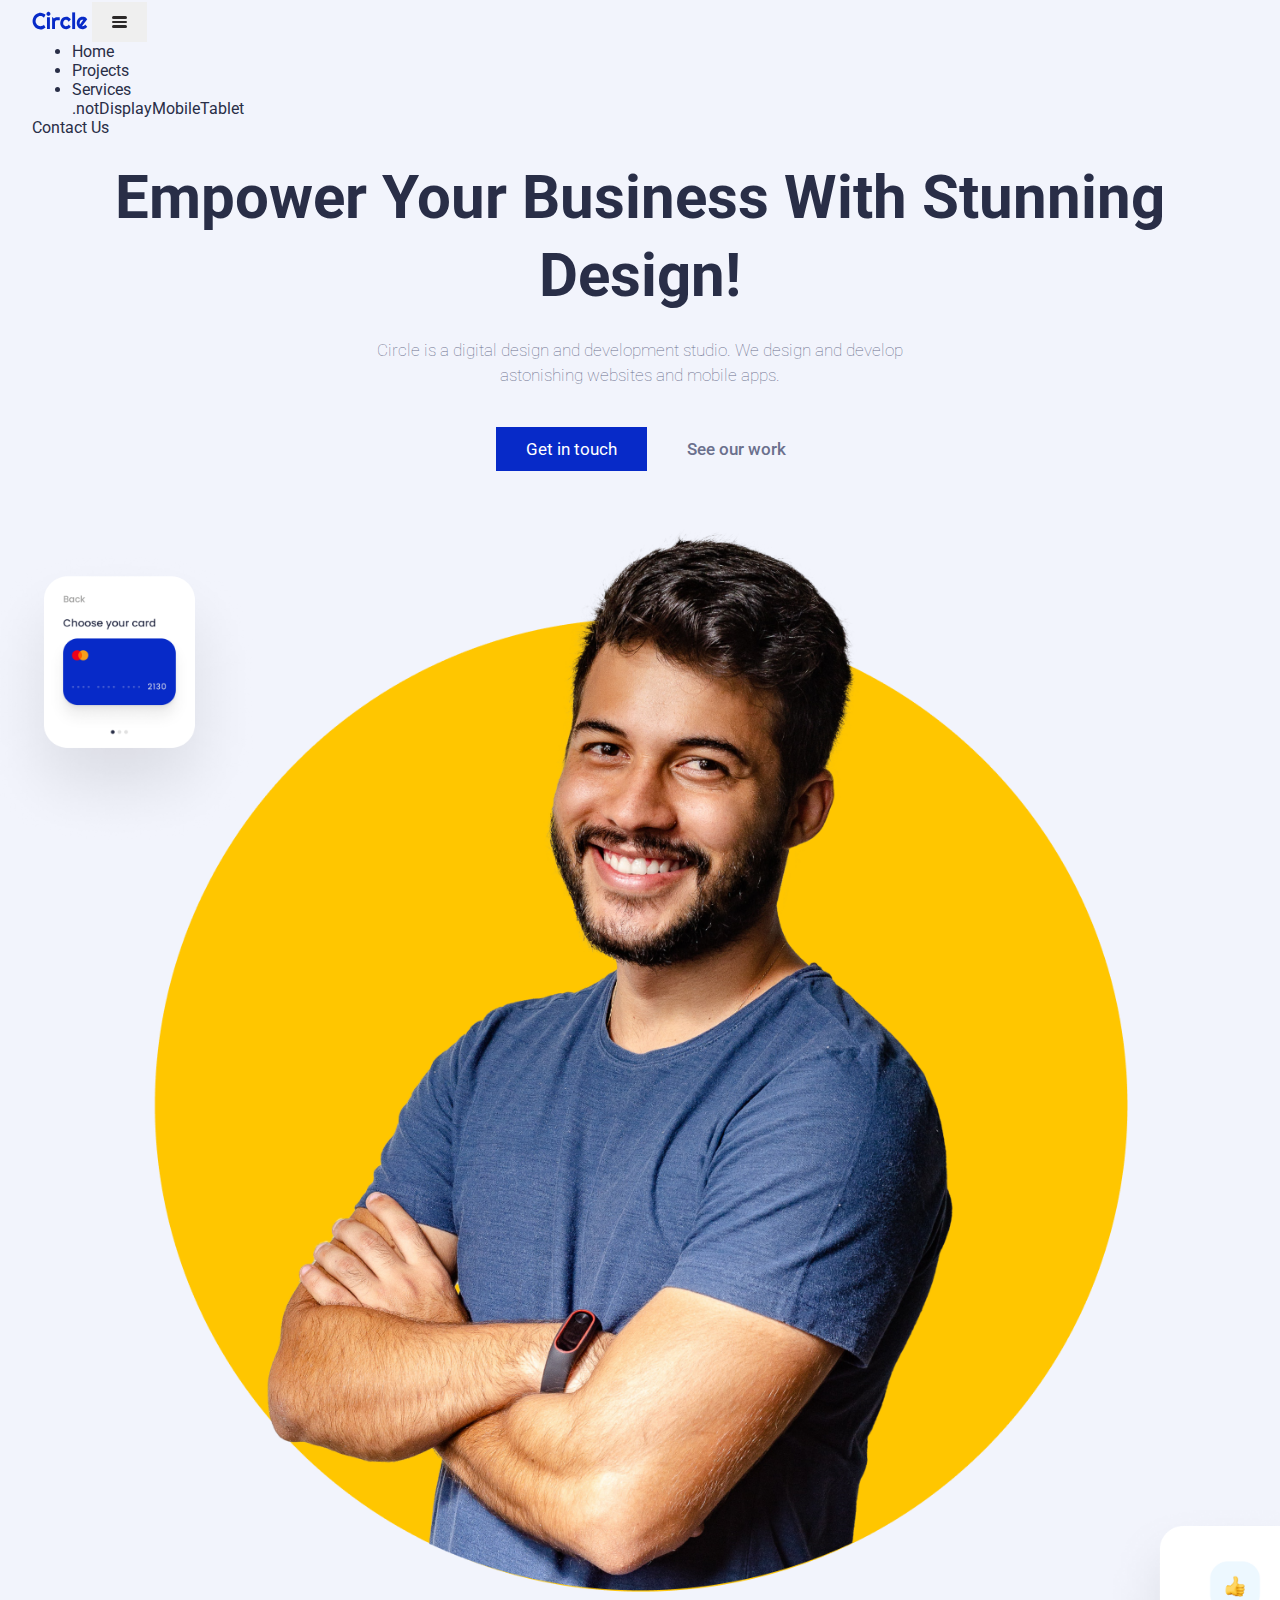
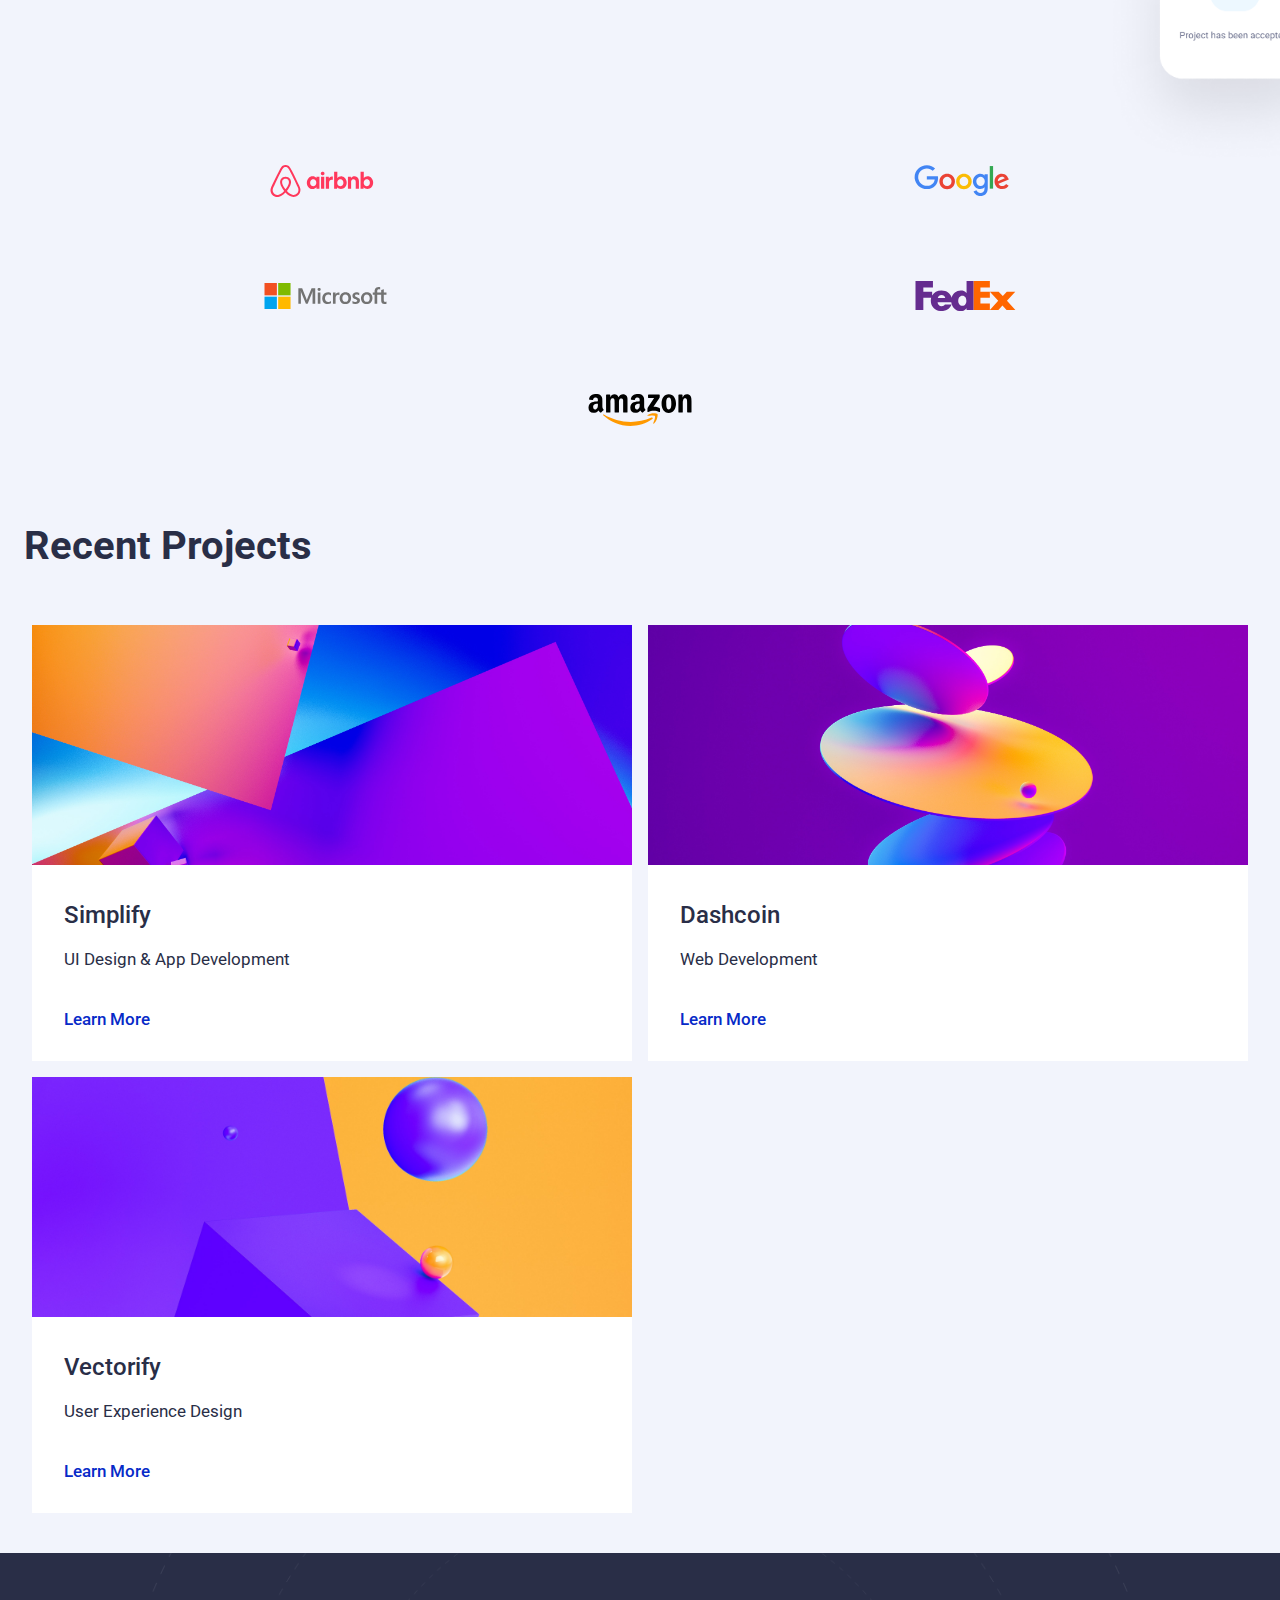
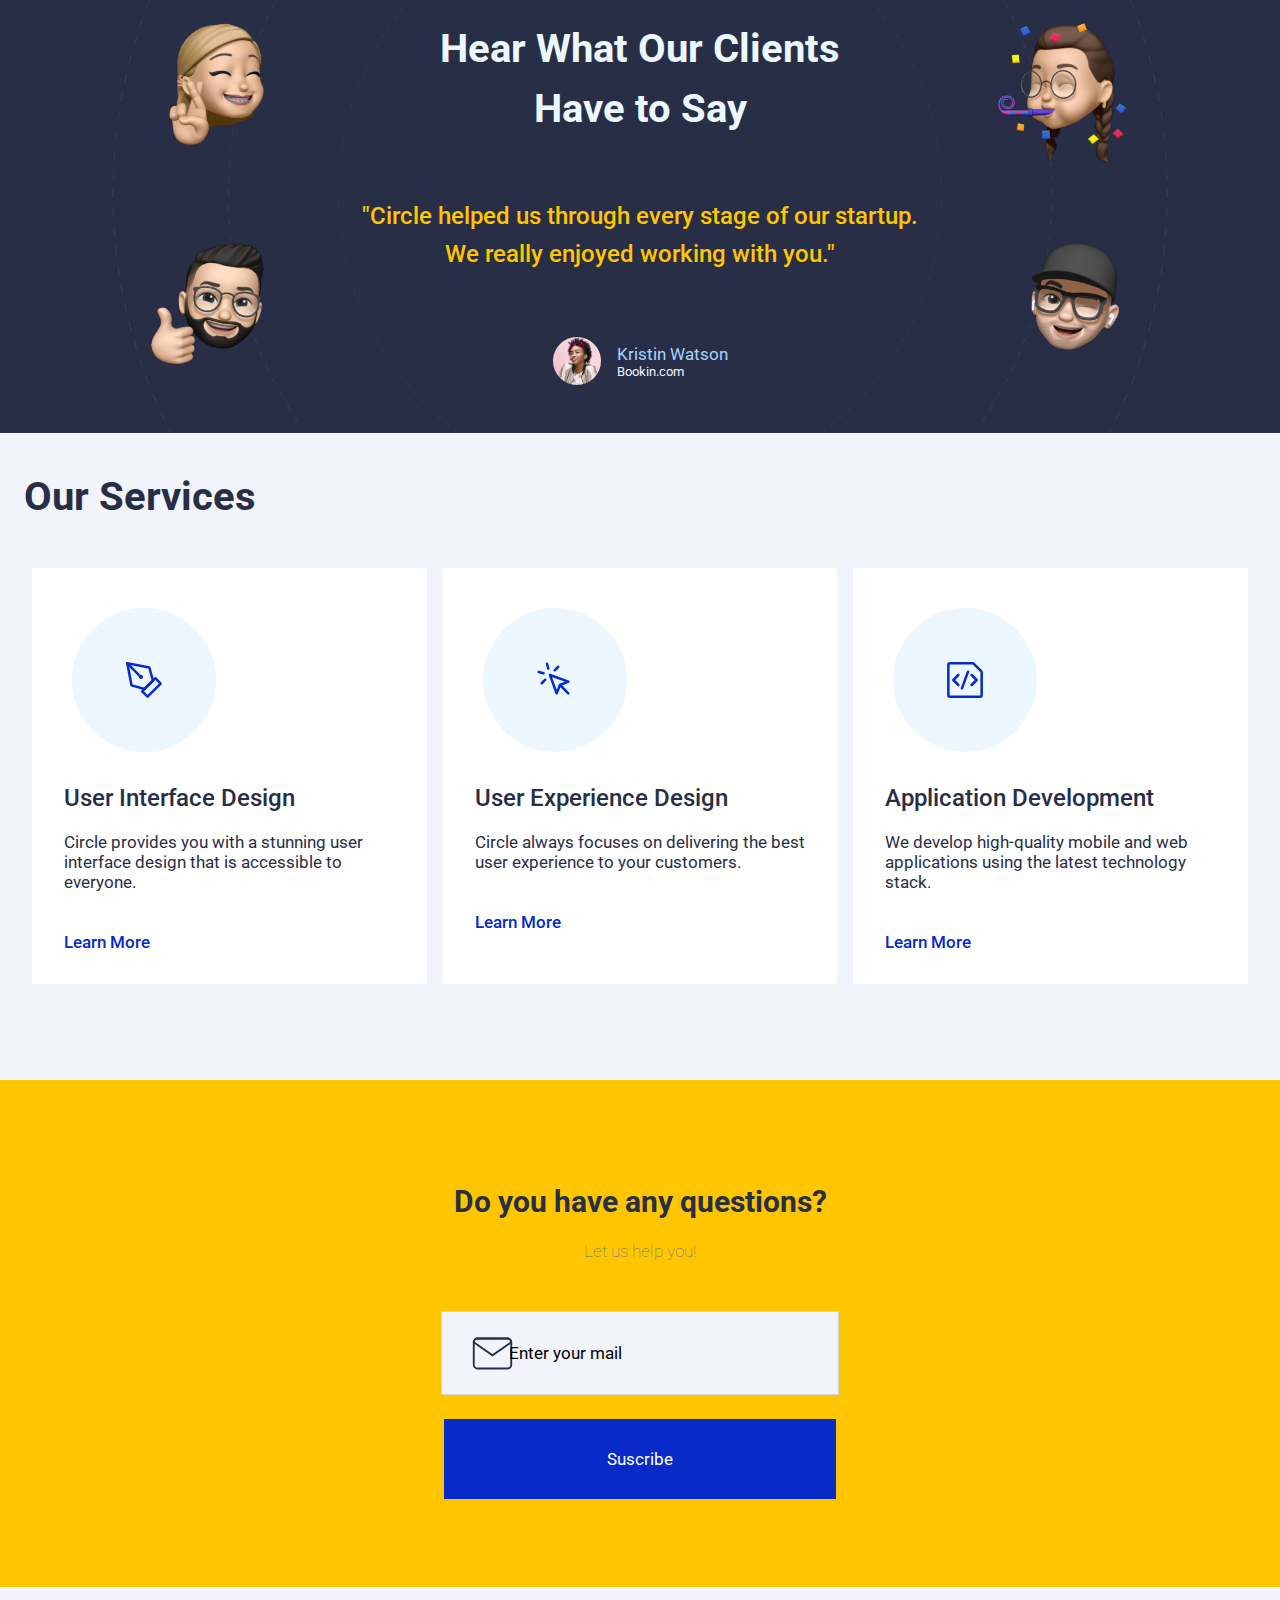
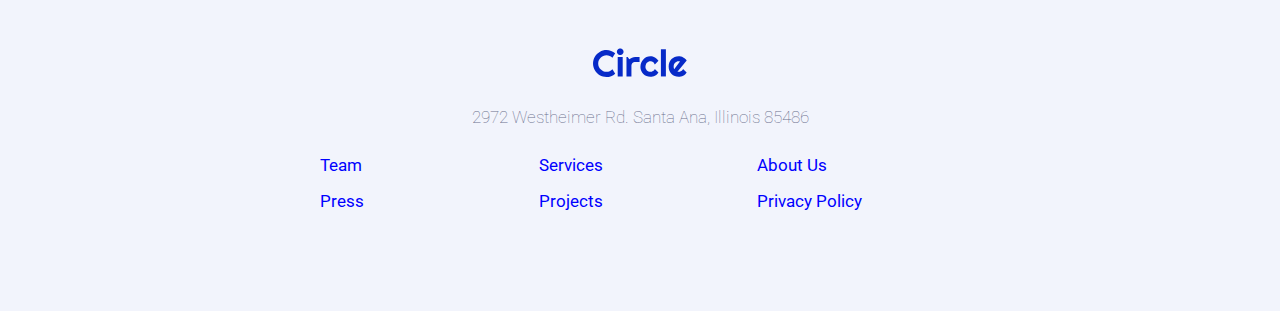
==== index.html @ 13698c65 "CSS tablet services" ====
<!DOCTYPE html>
<html lang="es">
  <head>
    <meta charset="UTF-8" />
    <meta http-equiv="X-UA-Compatible" content="IE=edge" />
    <meta name="viewport" content="width=device-width, initial-scale=1.0" />
    <title>Circle - HomePage</title>
    <!-- CSS Bootstrap and Customize CSS native-->
    <link
      href="https://cdn.jsdelivr.net/npm/bootstrap@5.2.3/dist/css/bootstrap.min.css"
      rel="stylesheet"
      integrity="sha384-rbsA2VBKQhggwzxH7pPCaAqO46MgnOM80zW1RWuH61DGLwZJEdK2Kadq2F9CUG65"
      crossorigin="anonymous"
    />
    <!-- CSS media query on a link element -->
    <!-- mobile or común-->
    <link rel="stylesheet" href="../Style/styleMobileOrComun.css" />
    <!-- tablet, pc... -->
    <link
      rel="stylesheet"
      media="(min-width: 768px)"
      href="../Style/styleTablet.css"
    />
    <link
      rel="stylesheet"
      media="(min-width: 991px)"
      href="../Style/stylePC.css"
    />

    <!-- Google Fonts - Roboto -->
    <link rel="preconnect" href="https://fonts.googleapis.com" />
    <link rel="preconnect" href="https://fonts.gstatic.com" crossorigin />
    <link
      href="https://fonts.googleapis.com/css2?family=Roboto:wght@400;500;700;900&display=swap"
      rel="stylesheet"
    />
  </head>
  <body>
    <!-- Simulate a smartphone -->
    <!-- Navigation-->
    <nav class="navbar navbar-expand-lg">
      <div class="container-fluid">
        <img src="../Style/img/logos/circle.svg" alt="logo Circle" />
        <button
          class="navbar-toggler"
          type="button"
          data-bs-toggle="collapse"
          data-bs-target="#navbarResponsive"
          aria-controls="navbarResponsive"
          aria-expanded="false"
          aria-label="Toggle navigation"
        >
          <div class="toogler-icon"></div>
          <div class="toogler-icon"></div>
          <div class="toogler-icon"></div>
        </button>
        <div class="collapse navbar-collapse" id="navbarResponsive">
          <ul class="navbar-nav ms-auto py-4 py-lg-0">
            <li class="nav-item">
              <a class="nav-link" href="/Page/index.html">Home</a>
            </li>
            <li class="nav-item">
              <a class="nav-link" href="#">Projects</a>
            </li>
            <li class="nav-item">
              <a class="nav-link" href="#">Services</a>
            </li>
            .notDisplayMobileTablet
          </ul>
        </div>
        <a href="./Page/contact-us.html" class="notDisplayMobileTablet"
          >Contact Us</a
        >
      </div>
    </nav>

    <section class="hero">
      <article>
        <h1>Empower Your Business With Stunning Design!</h1>
        <h4>
          Circle is a digital design and development studio. We design and
          develop astonishing websites and mobile apps.
        </h4>
        <div class="buttons">
          <button>Get in touch</button><button>See our work</button>
        </div>
      </article>
      <article>
        <img
          src="./Style/img/hero-section/card-1.png"
          class="notDisplayMobile"
          alt=""
        />
        <img
          src="./Style/img/hero-section/hero-image.png"
          alt="cliente feliz"
        />
        <img
          src="./Style/img/hero-section/card-2.png"
          class="notDisplayMobile"
          alt=""
        />
      </article>
    </section>
    <section class="clientes">
      <article class="cliente">
        <img src="../Style/img/logos/airbnb-logo.svg" alt="logo Airbnb" />
        <img src="../Style/img/logos/google-logo.svg" alt="logo Google" />
      </article>
      <article class="cliente">
        <img
          src="../Style/img/logos/microsoft-logo.svg"
          alt="logo microsoft-logo"
        />
        <img src="../Style/img/logos/fedex-logo.svg" alt="logo Fedex" />
      </article>
      <article class="notDisplayMobileTablet">
        <img src="../Style/img/logos/amazon-logo.svg" alt="logo Amazon" />
      </article>
    </section>
    <!-- PENDIENTE JS PARA "EMPUJAR" LOS PROYECTOS A MOSTAR -->
    <section class="projects">
      <h2>Recent Projects</h2>
      <div>
        <article>
          <img src="./Style/img/projects-section/1.jpg" alt="" />
          <div>
            <h3>Simplify</h3>
            <h5>UI Design & App Development</h5>
            <a href="http://" target="_blank" rel="noopener noreferrer"
              >Learn More</a
            >
          </div>
        </article>
        <article>
          <img src="./Style/img/projects-section/2.jpg" alt="" />
          <div>
            <h3>Dashcoin</h3>
            <h5>Web Development</h5>
            <a href="http://" target="_blank" rel="noopener noreferrer"
              >Learn More</a
            >
          </div>
        </article>
        <article>
          <img src="./Style/img/projects-section/3.jpg" alt="" />
          <div>
            <h3>Vectorify</h3>
            <h5>User Experience Design</h5>
            <a href="http://" target="_blank" rel="noopener noreferrer"
              >Learn More</a
            >
          </div>
        </article>
      </div>
    </section>
    <section class="testimonial">
      <h2>Hear What Our Clients Have to Say</h2>
      <h3>
        "Circle helped us through every stage of our startup. We really enjoyed
        working with you."
      </h3>
      <article>
        <div class="perfil"></div>
        <div>
          <p class="perfilNombre">Kristin Watson</p>
          <p class="perfilEmpresa">Bookin.com</p>
        </div>
      </article>
      <img
        src="./Style/img/testimonial-section/memoji-1.png"
        alt=""
        class="notDisplayMobile"
      />
      <img
        src="./Style/img/testimonial-section/memoji-2.png"
        alt=""
        class="notDisplayMobile"
      />
      <img
        src="./Style/img/testimonial-section/memoji-3.png"
        alt=""
        class="notDisplayMobile"
      />
      <img
        src="./Style/img/testimonial-section/memoji-4.png"
        alt=""
        class="notDisplayMobile"
      />
    </section>

    <section class="projects services">
      <h2>Our Services</h2>
      <div>
        <article>
          <div>
            <div class="logo logo1"></div>
            <h3>User Interface Design</h3>
            <h5>
              Circle provides you with a stunning user interface design that is
              accessible to everyone.
            </h5>
            <a href="#">Learn More</a>
          </div>
        </article>
        <article>
          <div>
            <div class="logo logo2"></div>
            <h3>User Experience Design</h3>
            <h5>
              Circle always focuses on delivering the best user experience to
              your customers.
            </h5>
            <a href="#" rel="noopener noreferrer">Learn More</a>
          </div>
        </article>
        <article>
          <div>
            <div class="logo logo3"></div>
            <h3>Application Development</h3>
            <h5>
              We develop high-quality mobile and web applications using the
              latest technology stack.
            </h5>
            <a href="#" rel="noopener noreferrer">Learn More</a>
          </div>
        </article>
      </div>
    </section>

    <section class="contact-us">
      <h2>Do you have any questions?</h2>
      <h4>Let us help you!</h4>
      <form action="submit" method="post">
        <input type="email" placeholder="Enter your mail" />
        <button type="submit">Suscribe</button>
      </form>
    </section>
    <footer>
      <img src="../Style/img/logos/circle.svg" alt="logo Circle" />
      <h4>2972 Westheimer Rd. Santa Ana, Illinois 85486</h4>
      <nav class="footer-links">
        <a href="#" class="footer-link">Team</a>
        <a href="#" class="footer-link">Services</a>
        <a href="#" class="footer-link">About Us</a>
        <a href="#" class="footer-link">Press</a>
        <a href="#" class="footer-link">Projects</a>
        <a href="#" class="footer-link">Privacy Policy</a>
      </nav>
    </footer>

    <script src="../JS/index.js"></script>
    <!-- JavaScript Bundle with Popper -->
    <script
      src="https://cdn.jsdelivr.net/npm/bootstrap@5.2.3/dist/js/bootstrap.bundle.min.js"
      integrity="sha384-kenU1KFdBIe4zVF0s0G1M5b4hcpxyD9F7jL+jjXkk+Q2h455rYXK/7HAuoJl+0I4"
      crossorigin="anonymous"
    ></script>
  </body>
</html>
---- Style/styleMobileOrComun.css ----
/* Customize CSS native */

* {
  font-family: Roboto, sans-serif;
  margin: 0;
  color: #292e47;
}
body {
  background-color: #f2f4fc;
}

.notDisplayMobile,
.notDisplayMobileTablet {
  display: none;
  /* padding: 15px 30px;
  background-color: #072ac8;
  font-size: 17px; */
}

a {
  text-decoration: none;
}

/* ********************** Start nav ********************** */
nav .container-fluid {
  padding: 2px 32px;
}
nav .container-fluid > img {
  width: 3.5rem;
}
nav . .navbar-toggler-icon {
  background-image: none;
}

nav .toogler-icon {
  width: 15px;
  height: 2.5px;
  background-color: #2b2929;
  margin: 2px;
  border-radius: 5px;
}

nav .navbar-toggler {
  padding: 12px 18px;
  font-size: 0.75rem;
  border-style: none;
}
.navbar-brand > img {
  width: 60px;
  height: 18px;
}

/* section #1 */
.hero {
  margin: 0 30px;
  text-align: center;
}

h1 {
  font-weight: 700;
  font-size: 40px;
  line-height: 130%;
  padding: 20px 0;
}
h4 {
  color: #6b708d;
  font-size: 17px;
  line-height: 150%;
  padding-top: 3px;
  font-weight: 100;
  max-width: 600px;
  margin: 0 auto 2.4rem;
}

.hero button {
  padding: 12px 30px;
  font-size: 17px;
  border: 0;
}

.hero button:first-child {
  background-color: #072ac8;
  color: white;
}
.hero button:last-child {
  color: #6b708d;
  font-weight: 500;
  text-decoration: none;
  background: none;
  margin-left: 0.6rem;
}

.hero .buttons {
  margin-left: 2rem;
}

.hero img:nth-child(2) {
  max-width: 80%;
  vertical-align: middle;
  display: inline-block;
  margin-top: 40px;
}

.clientes {
  display: flex;
  flex-direction: column;
  height: 48vh;
  align-items: center;
  justify-content: space-evenly;
}

.clientes .cliente {
  width: 100vw;
  display: flex;
  justify-content: space-around;
}

/* Section2 */
.projects {
  margin: 0.5rem 0;
}
.projects h2 {
  text-align: center;
  font-weight: 700;
  font-size: 40px;
  margin-bottom: 1.5rem;
}
.projects article {
  background-color: white;
  margin: 0 30px 30px;
}
.projects img {
  width: 100%;
  height: 240px;
  object-fit: cover;
}
.projects div {
  padding: 2rem;
}
.projects h3 {
  font-size: 24px;
  font-weight: 500;
  margin-bottom: 20px;
}
.projects h5 {
  font-size: 17px;
  font-weight: 400;
  margin-bottom: 2.5rem;
}

.projects a {
  color: #072ac8;
  font-size: 17px;
  font-weight: 500;
}

/* Testimonial */
.testimonial {
  background-image: url("./img/testimonial-section/orbit.png");
  background-color: #292e47;
  background-size: cover;
  background-position: 50% 50%;
  background-repeat: no-repeat;
  text-align: center;
  display: flex;
  flex-direction: column;
  align-items: center;
  padding: 1rem;
}
.testimonial h2 {
  margin: 50px;
  color: #ecf7ff;
  font-size: 40px;
  max-width: 400px;
  line-height: 150%;
}
.testimonial h3 {
  max-width: 560px;
  color: #ffc600;
  font-size: 24px;
  line-height: 160%;
  font-weight: 500;
  margin: 0.5rem 0;
}
.testimonial article {
  display: flex;
  flex-direction: row;
  align-items: center;
  margin: 3.5rem 0 2rem;
}

.perfil {
  border-radius: 50%;
  width: 3rem;
  height: 3rem;
  background-image: url("./img/testimonial-section/profile.png");
  background-position: 50% 50%;
  background-size: cover;
  background-repeat: no-repeat;
}

div:has(> .perfilNombre) {
  display: flex;
  flex-direction: column;
  align-items: flex-start;
  margin-left: 1rem;
}

.perfilNombre,
.perfilEmpresa {
  margin: 0;
}

.perfilNombre {
  color: #a2d6f9;
  font-size: 17px;
}

.perfilEmpresa {
  color: #ecf7ff;
  font-size: 13px;
}
/* services */
.services h2 {
  margin: 2.5rem auto 1rem;
}
.services .logo {
  border-radius: 50%;
  width: 5rem;
  height: 5rem;
  background-color: #ecf7ff;
  background-position: 50% 50%;
  background-size: auto;
  background-repeat: no-repeat;
  margin: 0.5rem 0.5rem 2rem;
}
.logo1 {
  background-image: url("./img/services-section/icons/1.svg");
}
.logo2 {
  background-image: url("./img/services-section/icons/2.svg");
}
.logo3 {
  background-image: url("./img/services-section/icons/3.svg");
}

/* contact-us */
.contact-us {
  display: flex;
  flex-direction: column;
  align-items: center;
  background-color: #ffc600;
  margin-top: 4rem;
}

.contact-us h2 {
  margin: 6.2rem auto 0.8rem;
  font-size: 30px;
  font-weight: 700;
  line-height: 44px;
}

.contact-us form {
  display: flex;
  flex-direction: column;
  align-items: center;
  margin-bottom: 5.5rem;
  margin-top: 0.5rem;
}

.contact-us form * {
  height: 5rem;
  width: 24.5rem;
  border: none;
}

.contact-us form > input {
  background-image: url(./img/newsletter/icon/mail.svg);
  background-position: 8% 50%;
  background-color: #f2f4fc;
  background-repeat: no-repeat;
  background-size: 5vh;
  text-indent: 65px;
  margin-bottom: 1.5rem;
  border: solid 1px #cccc;
  font-size: 17px;
}
::placeholder {
  color: black;
}
.contact-us form > button {
  padding: 15px 30px;
  background-color: #072ac8;
  font-size: 17px;
  color: white;
}

/* Borrar solo para pruebas */
footer {
  display: flex;
  flex-direction: column;
  align-items: center;
  margin: 60px 30px 100px;
}

footer img {
  width: 6rem;
}

footer h4 {
  margin: 1.5rem 14rem;
  text-align: center;
}

footer nav {
  width: 50vw;
  display: grid;
  grid-auto-columns: 1fr;
  grid-column-gap: 16px;
  grid-row-gap: 16px;
  grid-template-columns: 1fr 1fr 1fr;
}

footer nav > a {
  color: blue;
  font-size: 17px;
}
---- Style/styleTablet.css ----
/* Customize CSS native */

.notDisplayMobile {
  display: inline-block;
}

/* ********************** Start hero  ********************** */
h1 {
  font-size: 60px;
}

.hero article:nth-child(2) {
  position: relative;
}

.hero article:nth-child(2) > img:nth-child(1) {
  position: absolute;
  max-width: 300px;
  left: -5%;
  top: 6%;
  right: auto;
  bottom: auto;
}

.hero article:nth-child(2) > img:nth-child(3) {
  position: absolute;
  max-width: 274px;
  left: auto;
  top: auto;
  right: -10%;
  bottom: -15%;
}

/* Clientes */
.clientes {
  margin-top: 5rem;
}

/* Projects */
.projects h2 {
  text-align: start;
  margin-left: 1.5rem;
}
.projects > div {
  display: grid;
  grid-auto-columns: 1fr;
  grid-column-gap: 16px;
  grid-row-gap: 16px;
  grid-template-columns: 1fr 1fr;
  margin: 0 auto;
}
.projects article {
  margin: 0;
}

/* testimonial */
.testimonial {
  position: relative;
}
.testimonial > img {
  position: absolute;
  width: 13%;
}
.testimonial > img:nth-child(4) {
  left: 10%;
  top: 10%;
}
.testimonial > img:nth-child(6) {
  left: 10%;
  bottom: 10%;
}
.testimonial > img:nth-child(5) {
  right: 10%;
  bottom: 10%;
}
.testimonial > img:nth-child(7) {
  right: 10%;
  top: 10%;
}

/* services */
.services div {
  grid-template-columns: 1fr 1fr 1fr;
}
---- Style/stylePC.css ----
.notDisplayMobileTablet {
  display: inline-block;
}
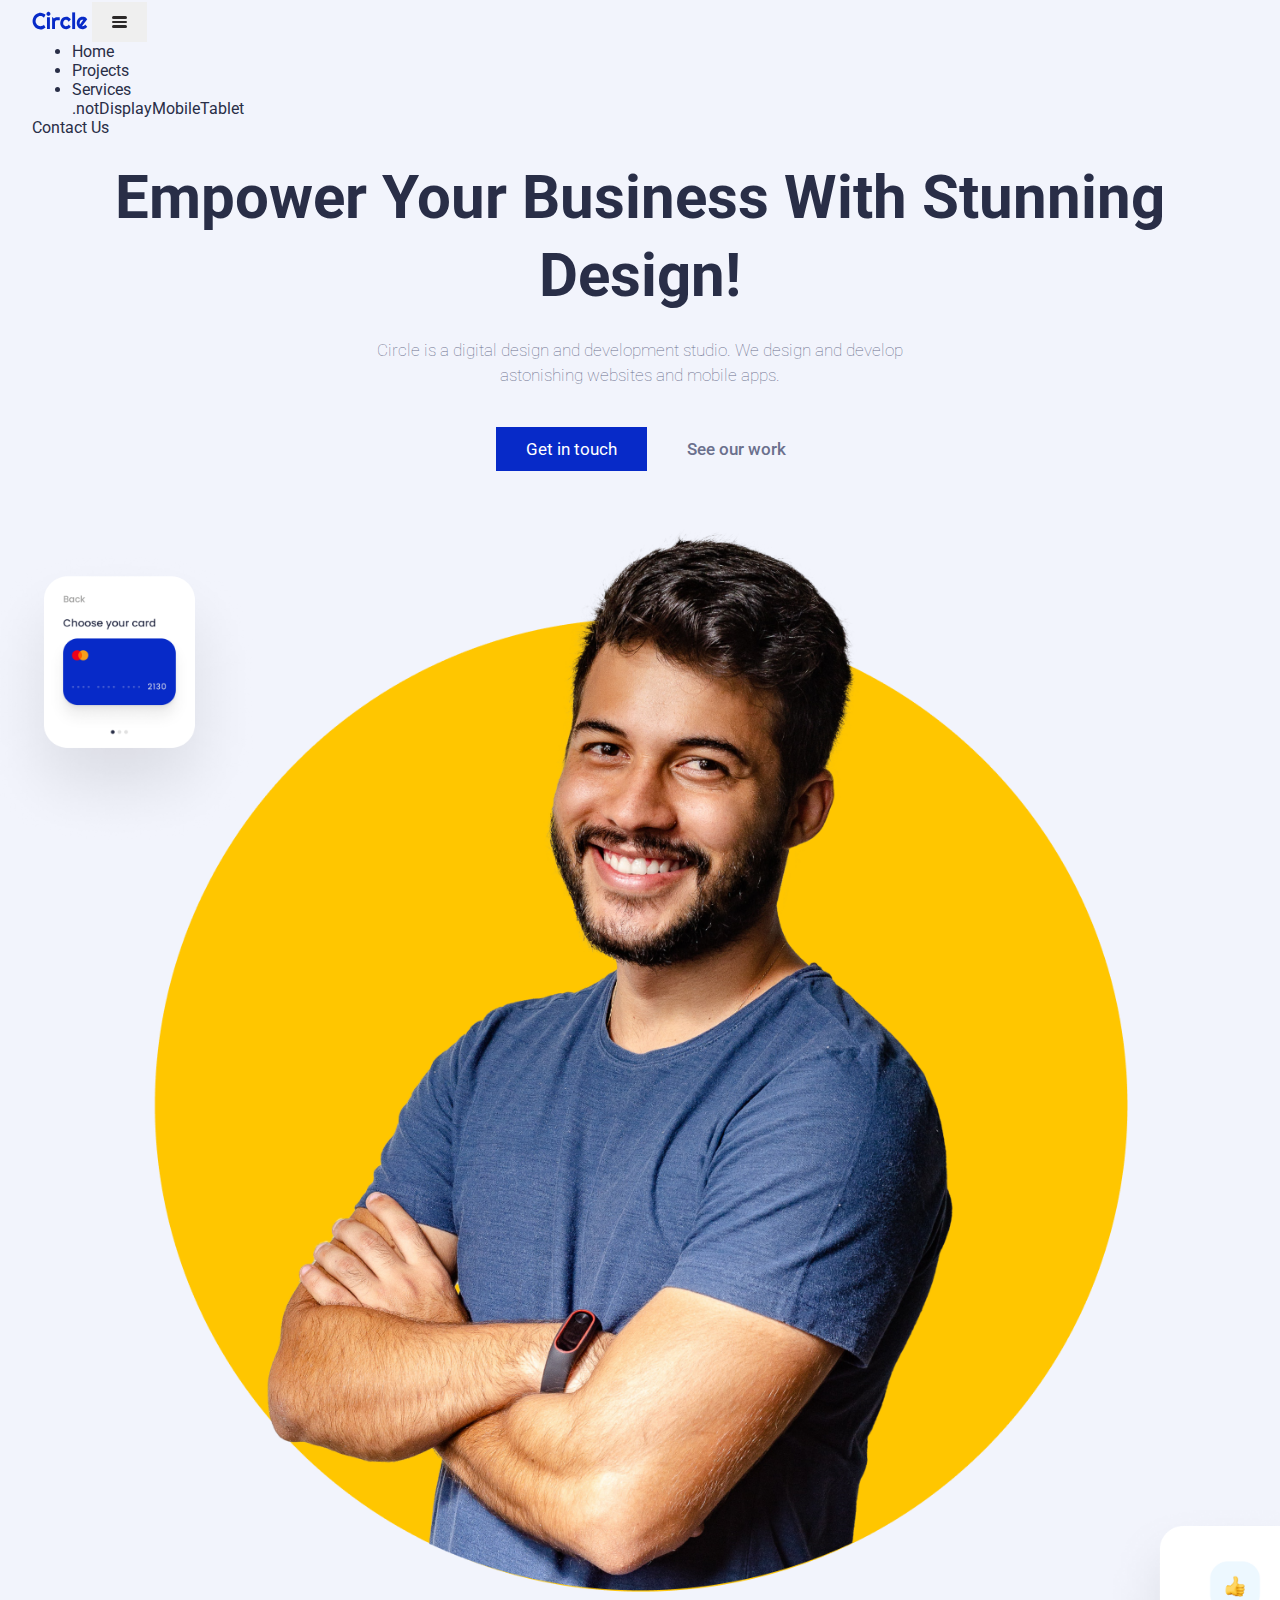
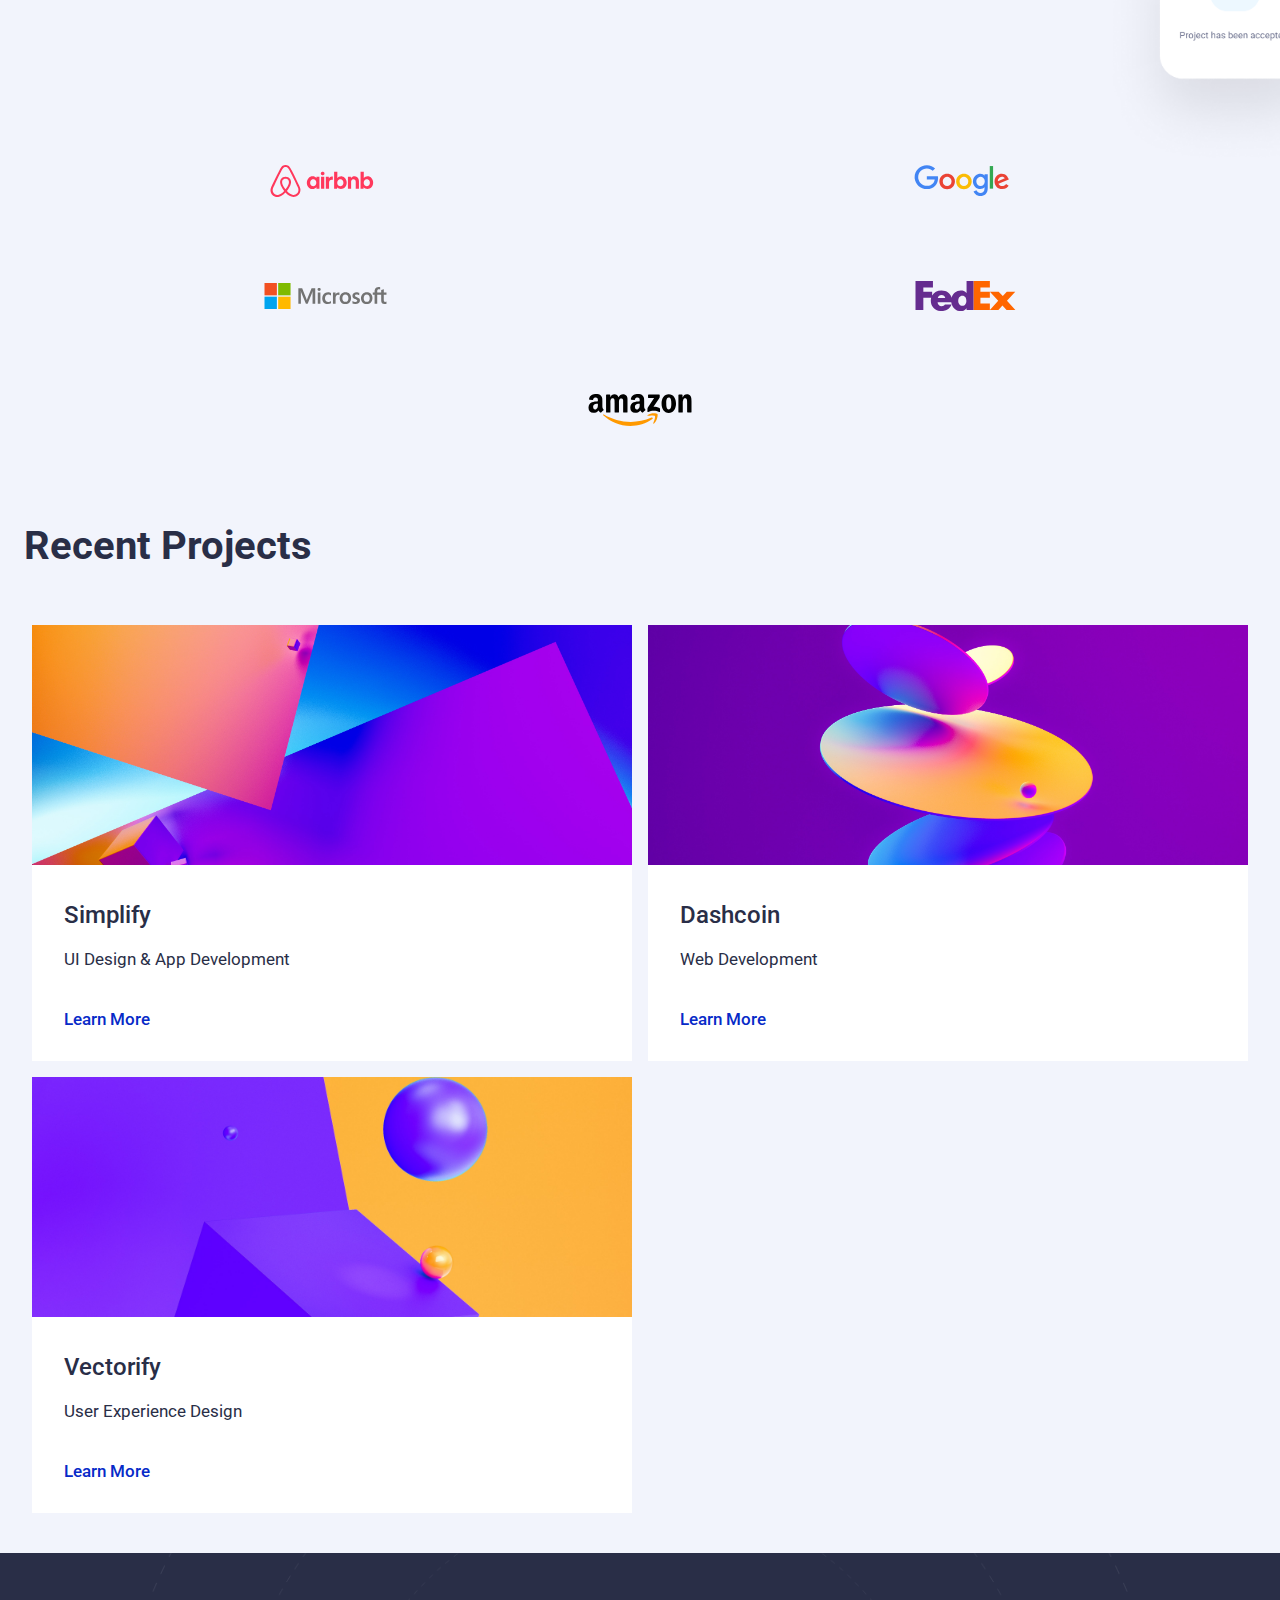
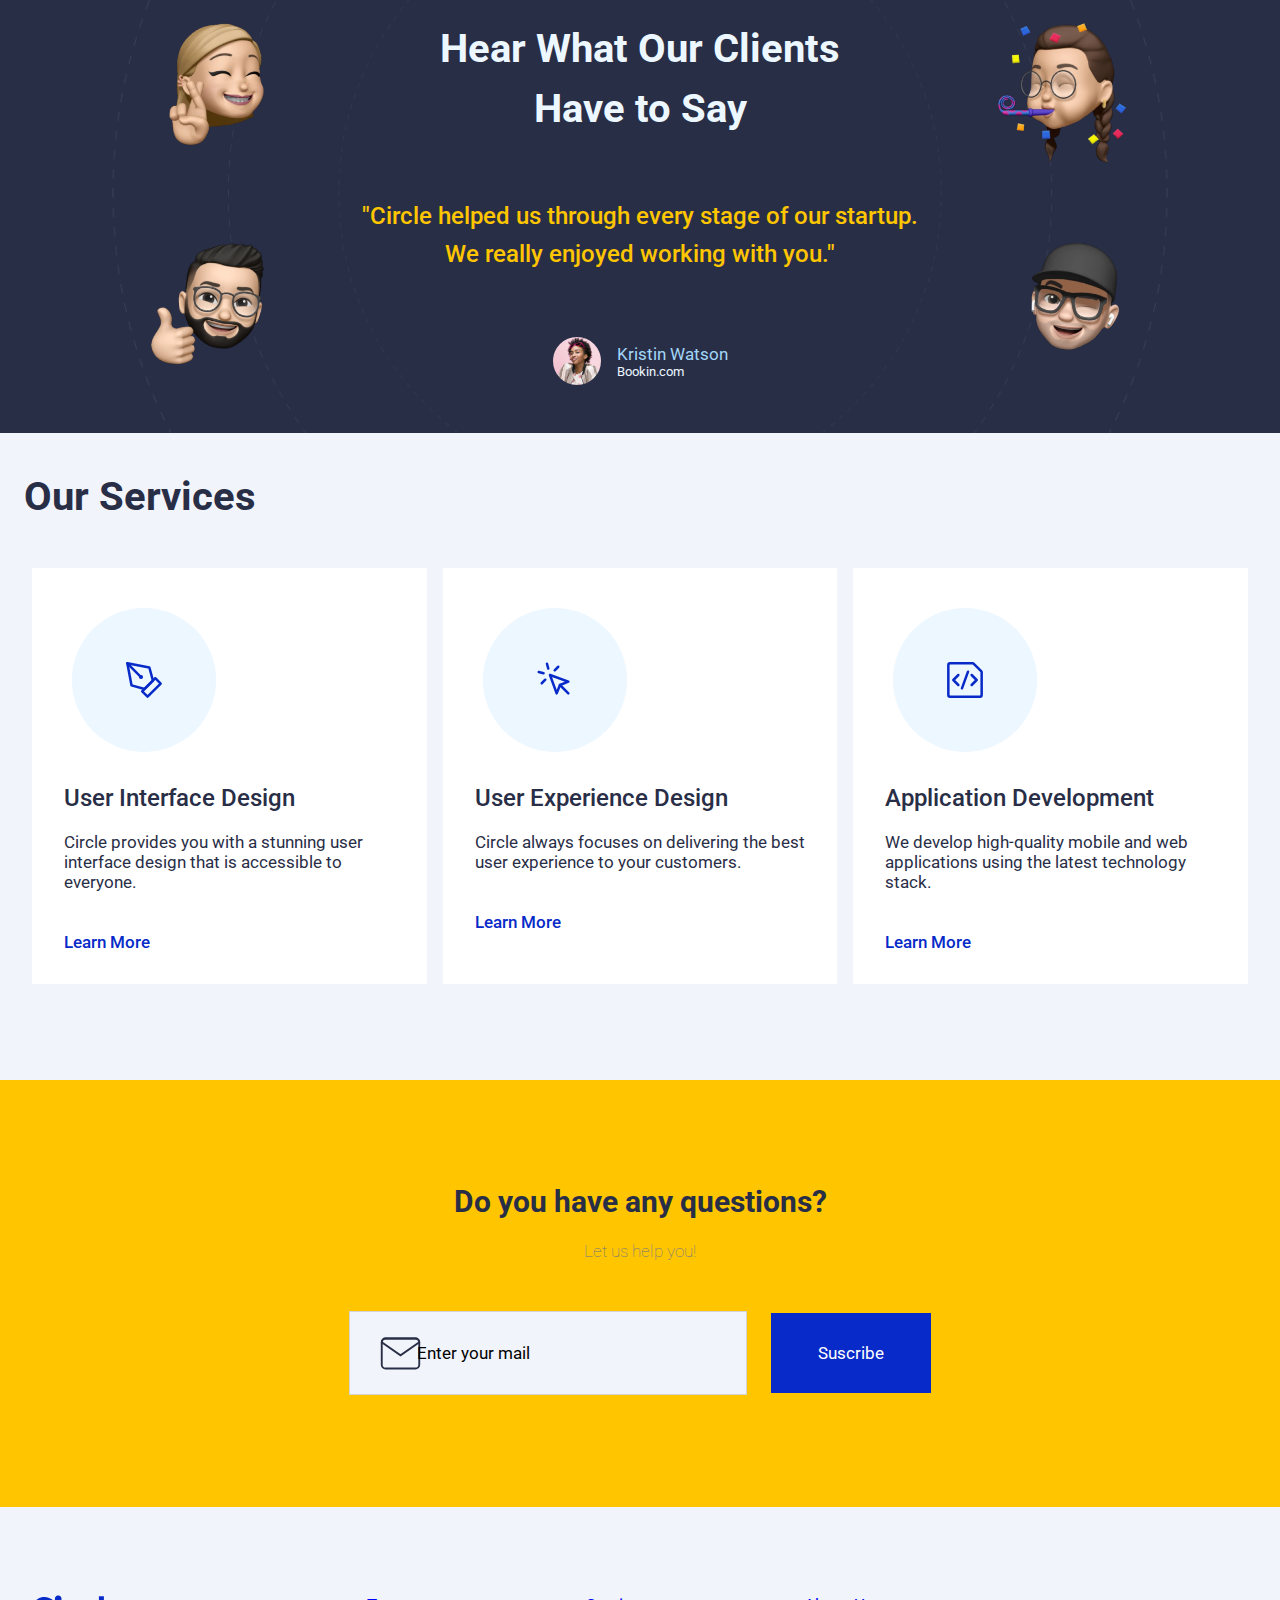
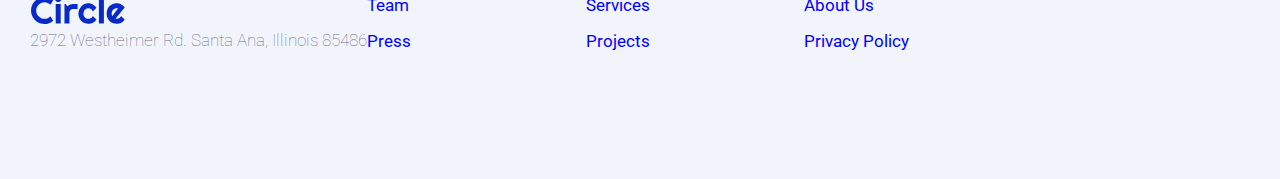
==== commit 2d3962ba: "CSS tablet footer" ====
--- a/index.html
+++ b/index.html
@@ -237,8 +237,10 @@
       </form>
     </section>
     <footer>
-      <img src="../Style/img/logos/circle.svg" alt="logo Circle" />
-      <h4>2972 Westheimer Rd. Santa Ana, Illinois 85486</h4>
+      <div>
+        <img src="../Style/img/logos/circle.svg" alt="logo Circle" />
+        <h4>2972 Westheimer Rd. Santa Ana, Illinois 85486</h4>
+      </div>
       <nav class="footer-links">
         <a href="#" class="footer-link">Team</a>
         <a href="#" class="footer-link">Services</a>
--- a/Style/styleMobileOrComun.css
+++ b/Style/styleMobileOrComun.css
@@ -303,6 +303,10 @@
   margin: 60px 30px 100px;
 }
 
+footer > div:nth-child(1) {
+  display: contents;
+}
+
 footer img {
   width: 6rem;
 }
--- a/Style/styleTablet.css
+++ b/Style/styleTablet.css
@@ -82,3 +82,29 @@
 .services div {
   grid-template-columns: 1fr 1fr 1fr;
 }
+
+/* contact-us */
+.contact-us form {
+  flex-direction: row;
+  align-items: baseline;
+}
+.contact-us button {
+  width: 10rem;
+  margin-left: 1.5rem;
+}
+
+/* footer */
+footer {
+  flex-direction: row;
+  height: 7rem;
+}
+footer > div:nth-child(1) {
+  display: flex;
+  flex-direction: column;
+  justify-content: center;
+}
+
+footer h4 {
+  margin: 0;
+  text-align: start;
+}
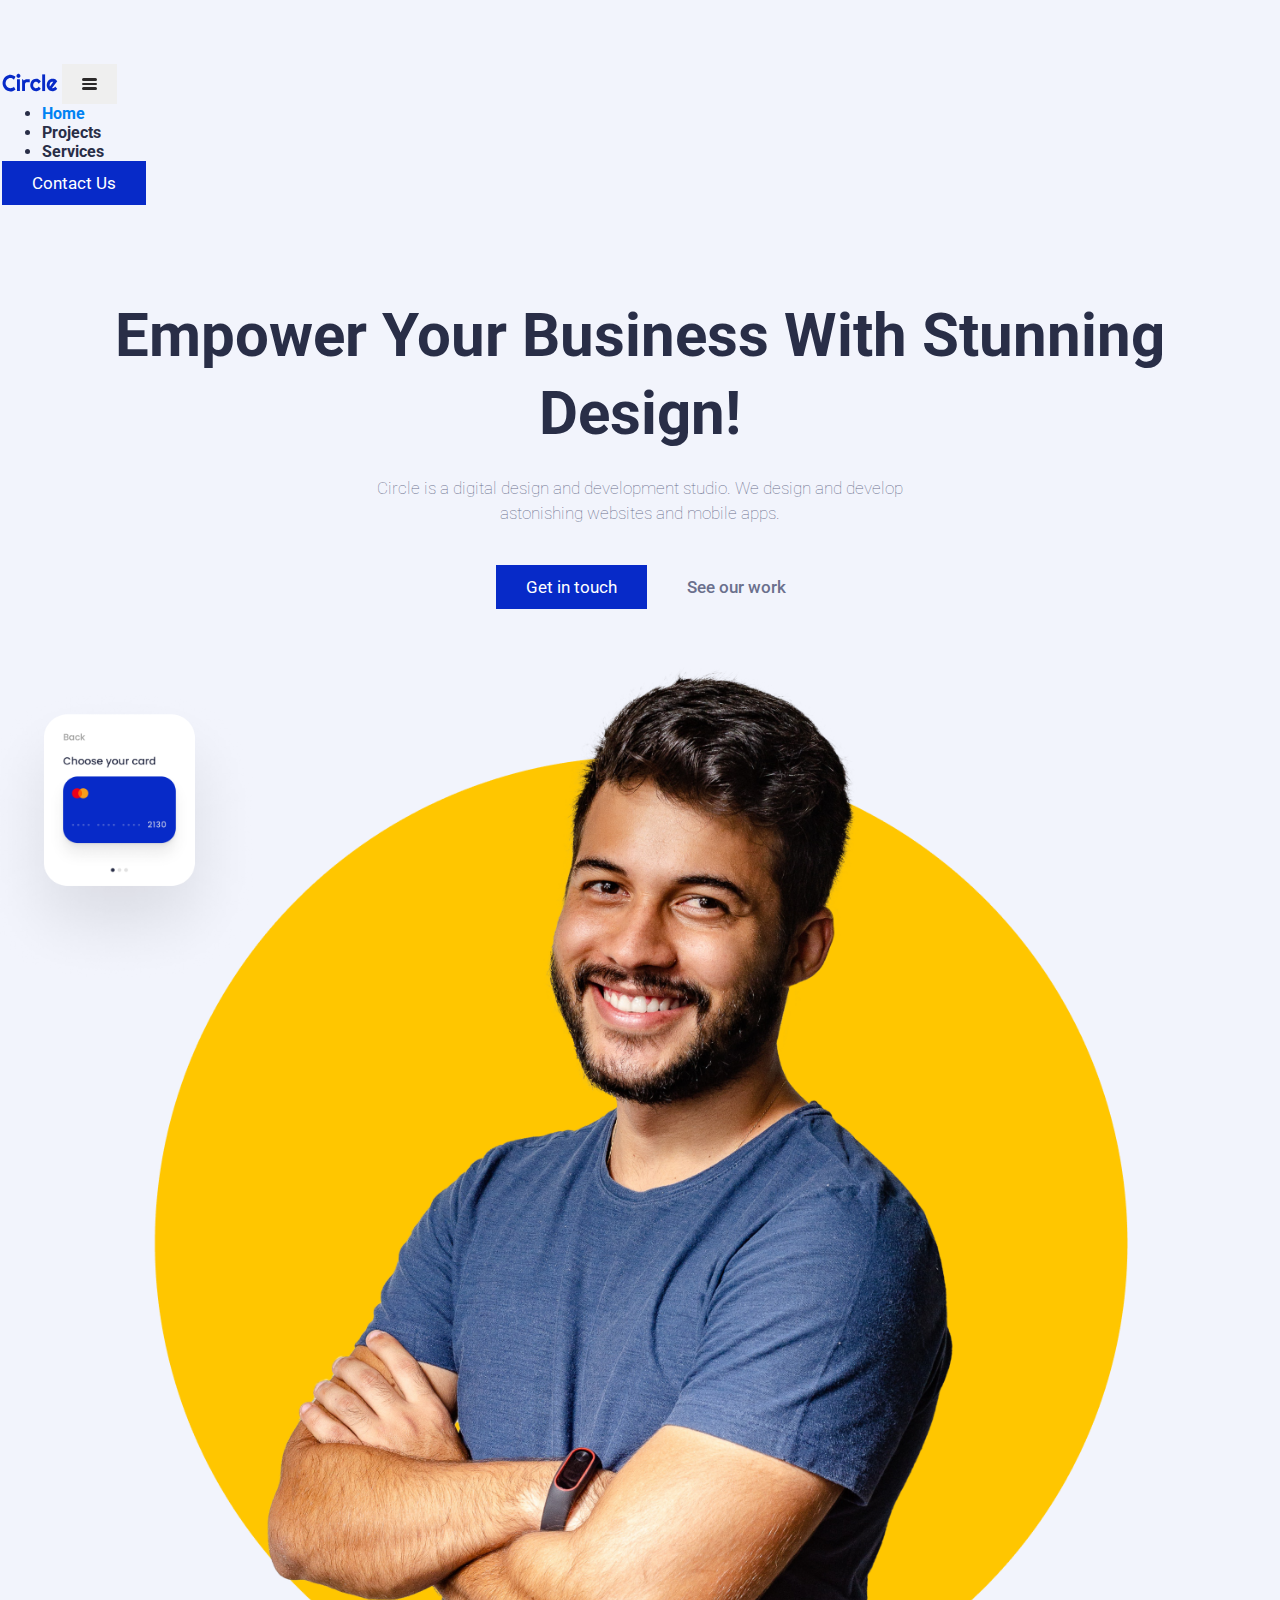
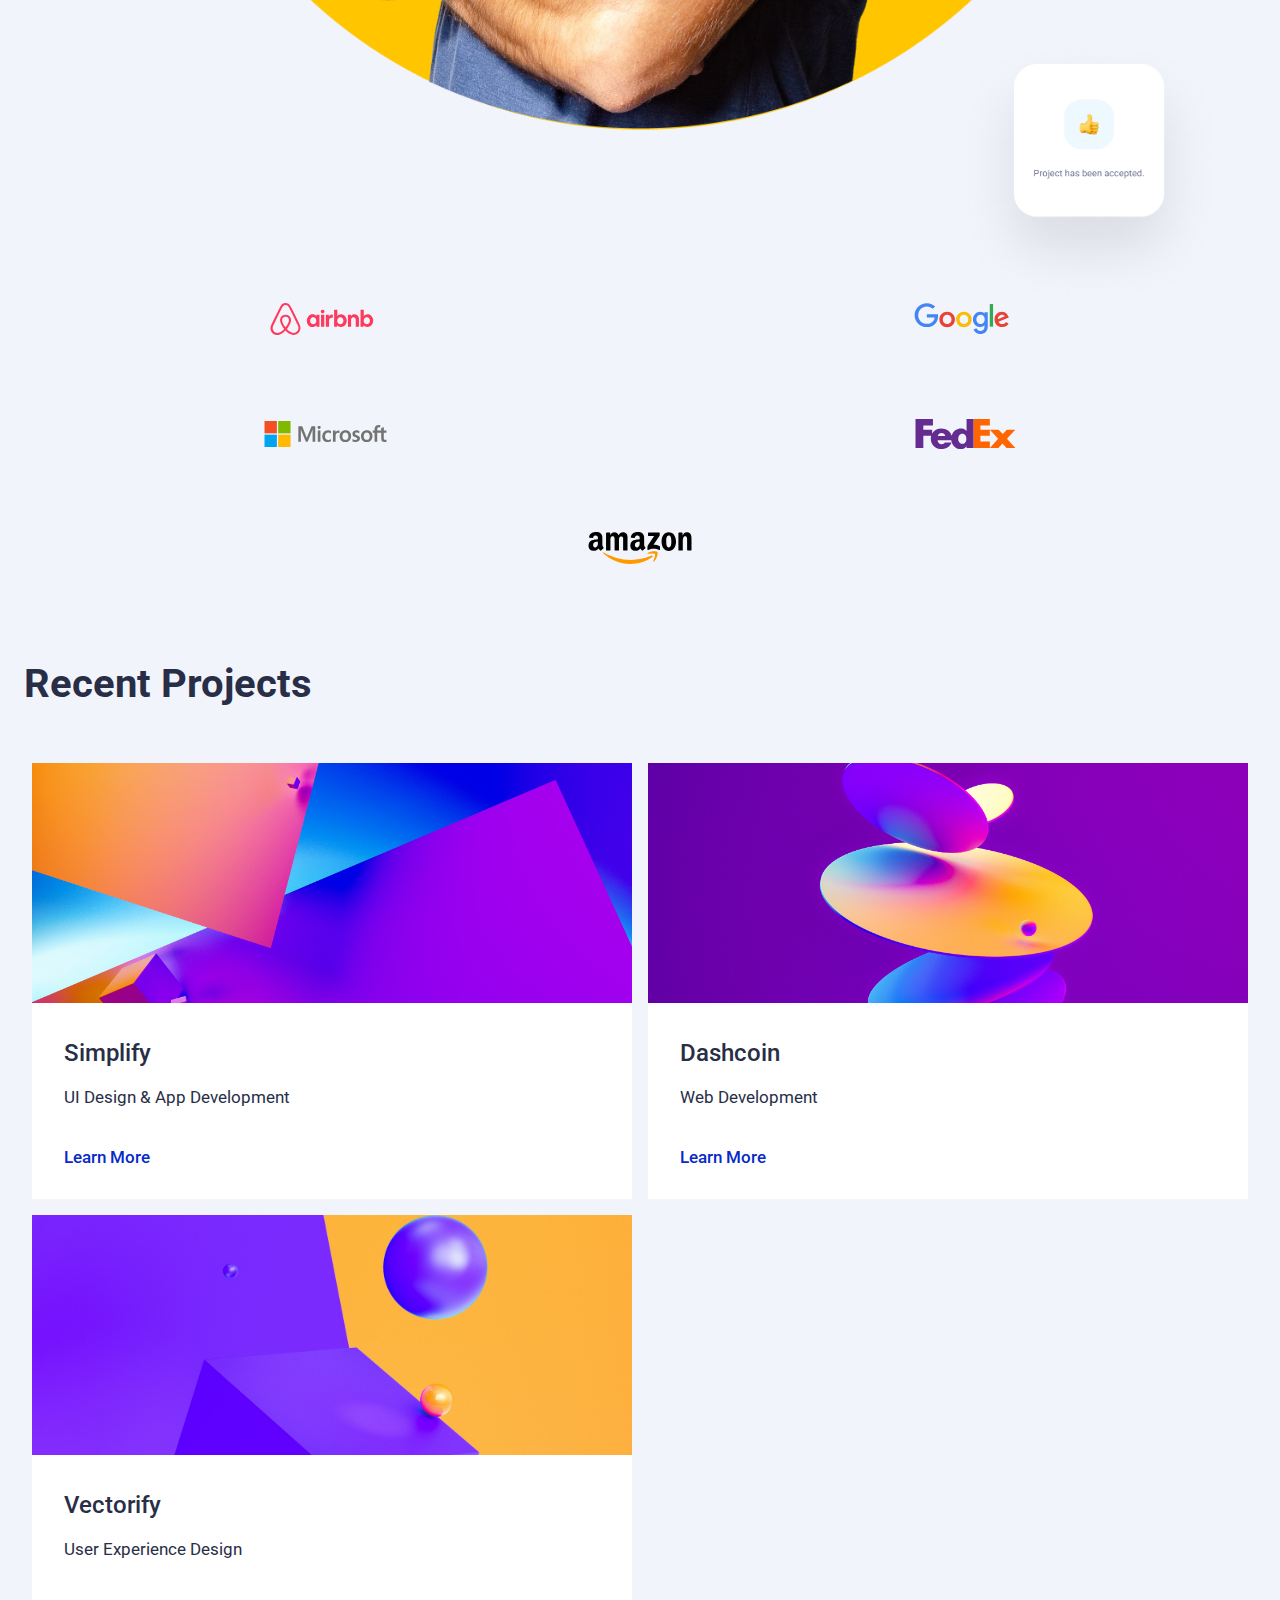
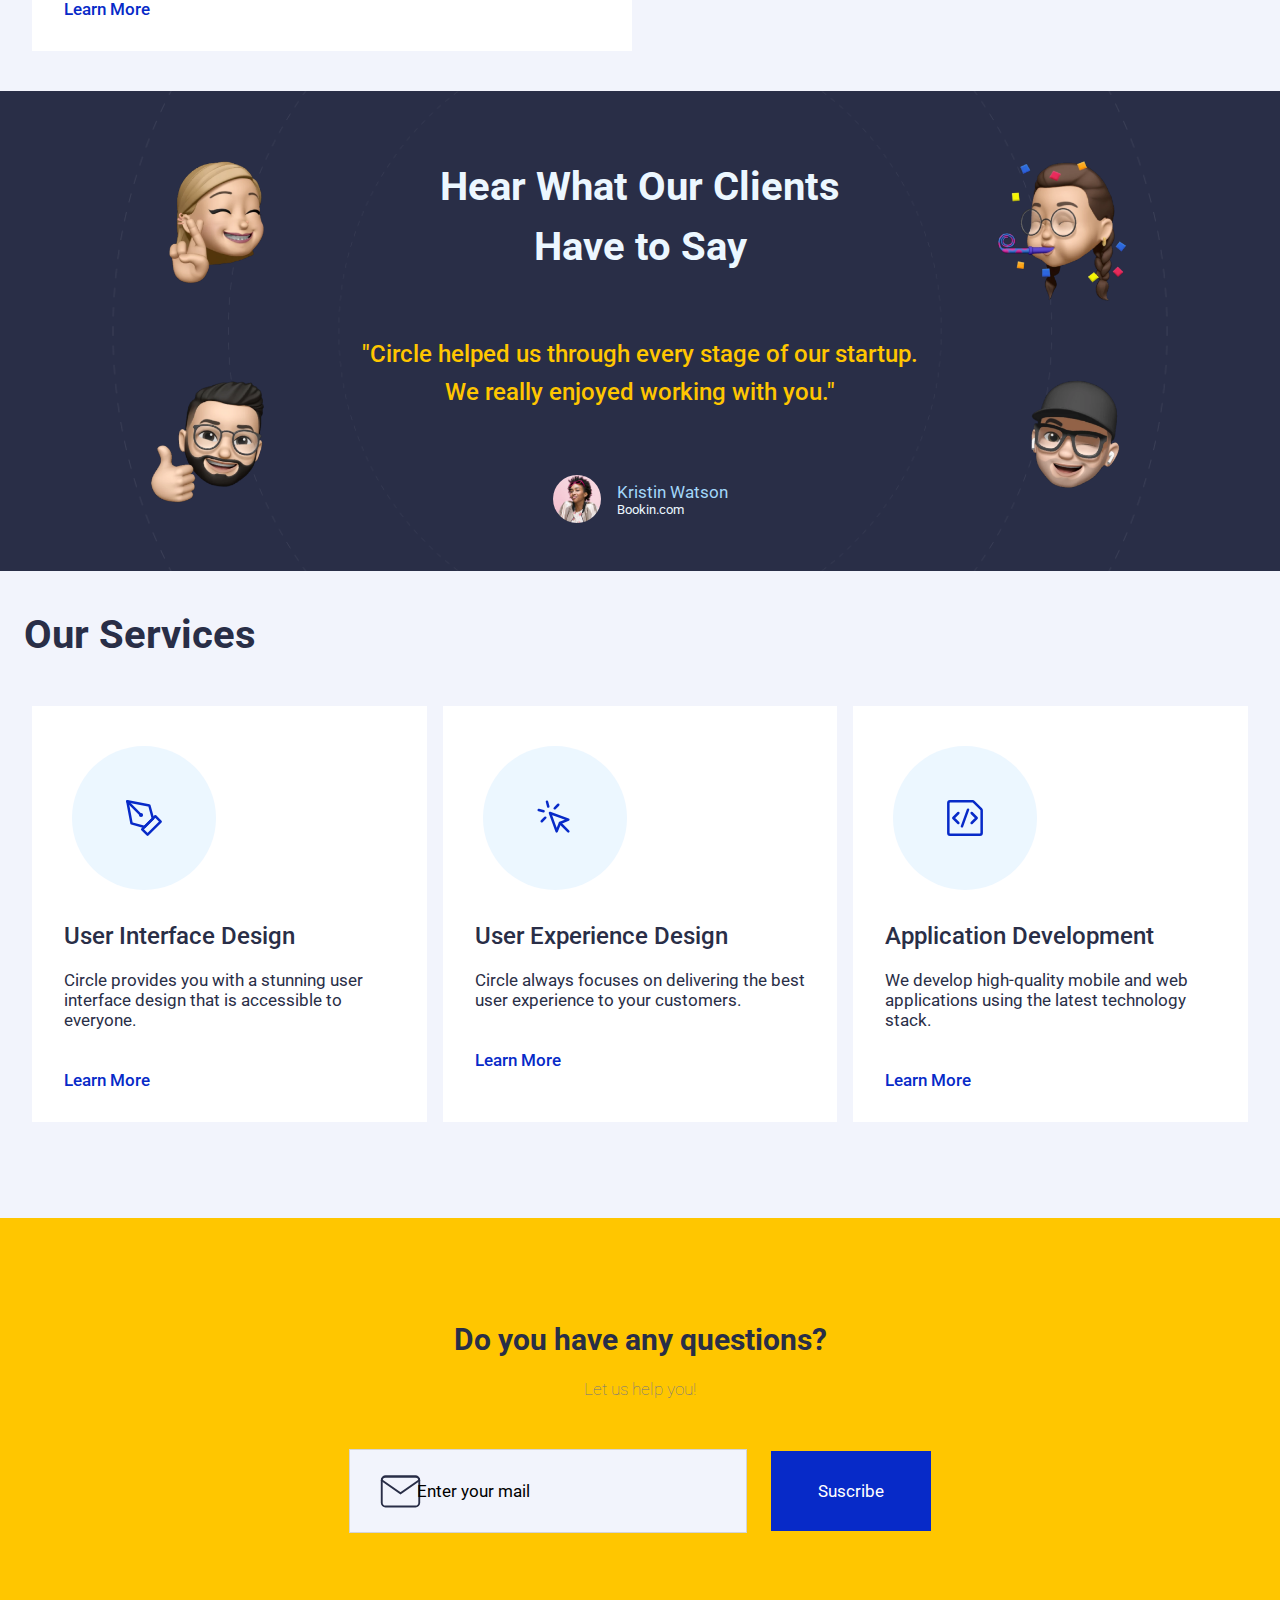
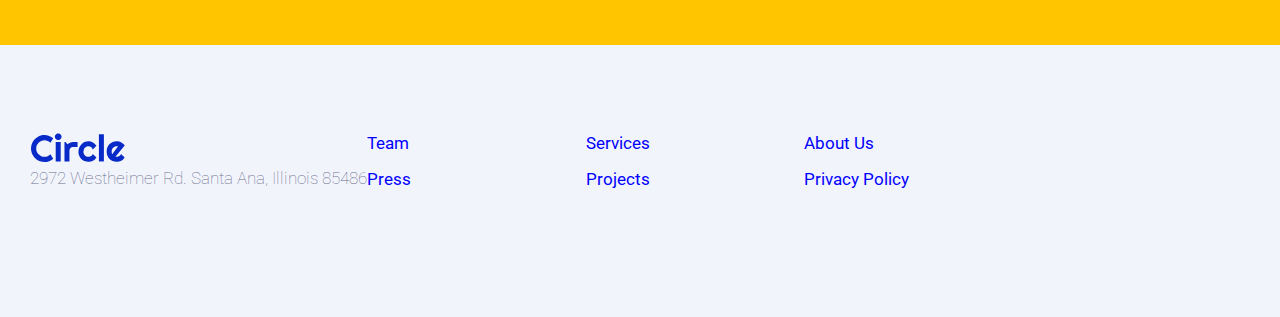
==== commit e4a665cd: "CSS PC navBar" ====
--- a/index.html
+++ b/index.html
@@ -23,7 +23,7 @@
     />
     <link
       rel="stylesheet"
-      media="(min-width: 991px)"
+      media="(min-width: 992px)"
       href="../Style/stylePC.css"
     />
 
@@ -54,8 +54,11 @@
           <div class="toogler-icon"></div>
           <div class="toogler-icon"></div>
         </button>
-        <div class="collapse navbar-collapse" id="navbarResponsive">
-          <ul class="navbar-nav ms-auto py-4 py-lg-0">
+        <div
+          class="collapse navbar-collapse justify-content-center"
+          id="navbarResponsive"
+        >
+          <ul class="navbar-nav py-4 py-lg-0">
             <li class="nav-item">
               <a class="nav-link" href="/Page/index.html">Home</a>
             </li>
@@ -65,7 +68,6 @@
             <li class="nav-item">
               <a class="nav-link" href="#">Services</a>
             </li>
-            .notDisplayMobileTablet
           </ul>
         </div>
         <a href="./Page/contact-us.html" class="notDisplayMobileTablet"
--- a/Style/stylePC.css
+++ b/Style/stylePC.css
@@ -1,3 +1,46 @@
+/* Customize CSS native */
+
 .notDisplayMobileTablet {
   display: inline-block;
 }
+.notDisplayMobileTa {
+}
+
+/* Start navBar */
+nav .container-fluid {
+  padding: 4rem 0 4.5rem 0.1rem;
+}
+
+li:nth-child(1) a:nth-child(1) {
+  color: #0082f3;
+  font-weight: 700;
+}
+li:nth-child(2) a:nth-child(1) {
+  font-weight: 700;
+}
+li:nth-child(3) a:nth-child(1) {
+  font-weight: 700;
+}
+
+li:nth-child(1) a:nth-child(1):hover {
+  color: #072ac8;
+}
+li:nth-child(2) a:nth-child(1):hover {
+  color: #072ac8;
+}
+li:nth-child(3) a:nth-child(1):hover {
+  color: #072ac8;
+}
+
+a.notDisplayMobileTablet {
+  padding: 12px 30px;
+  font-size: 17px;
+  border: 0;
+  background-color: #072ac8;
+  color: white;
+}
+
+/* pruebas */
+.hero article:nth-child(2) > img:nth-child(3) {
+  right: 2%;
+}
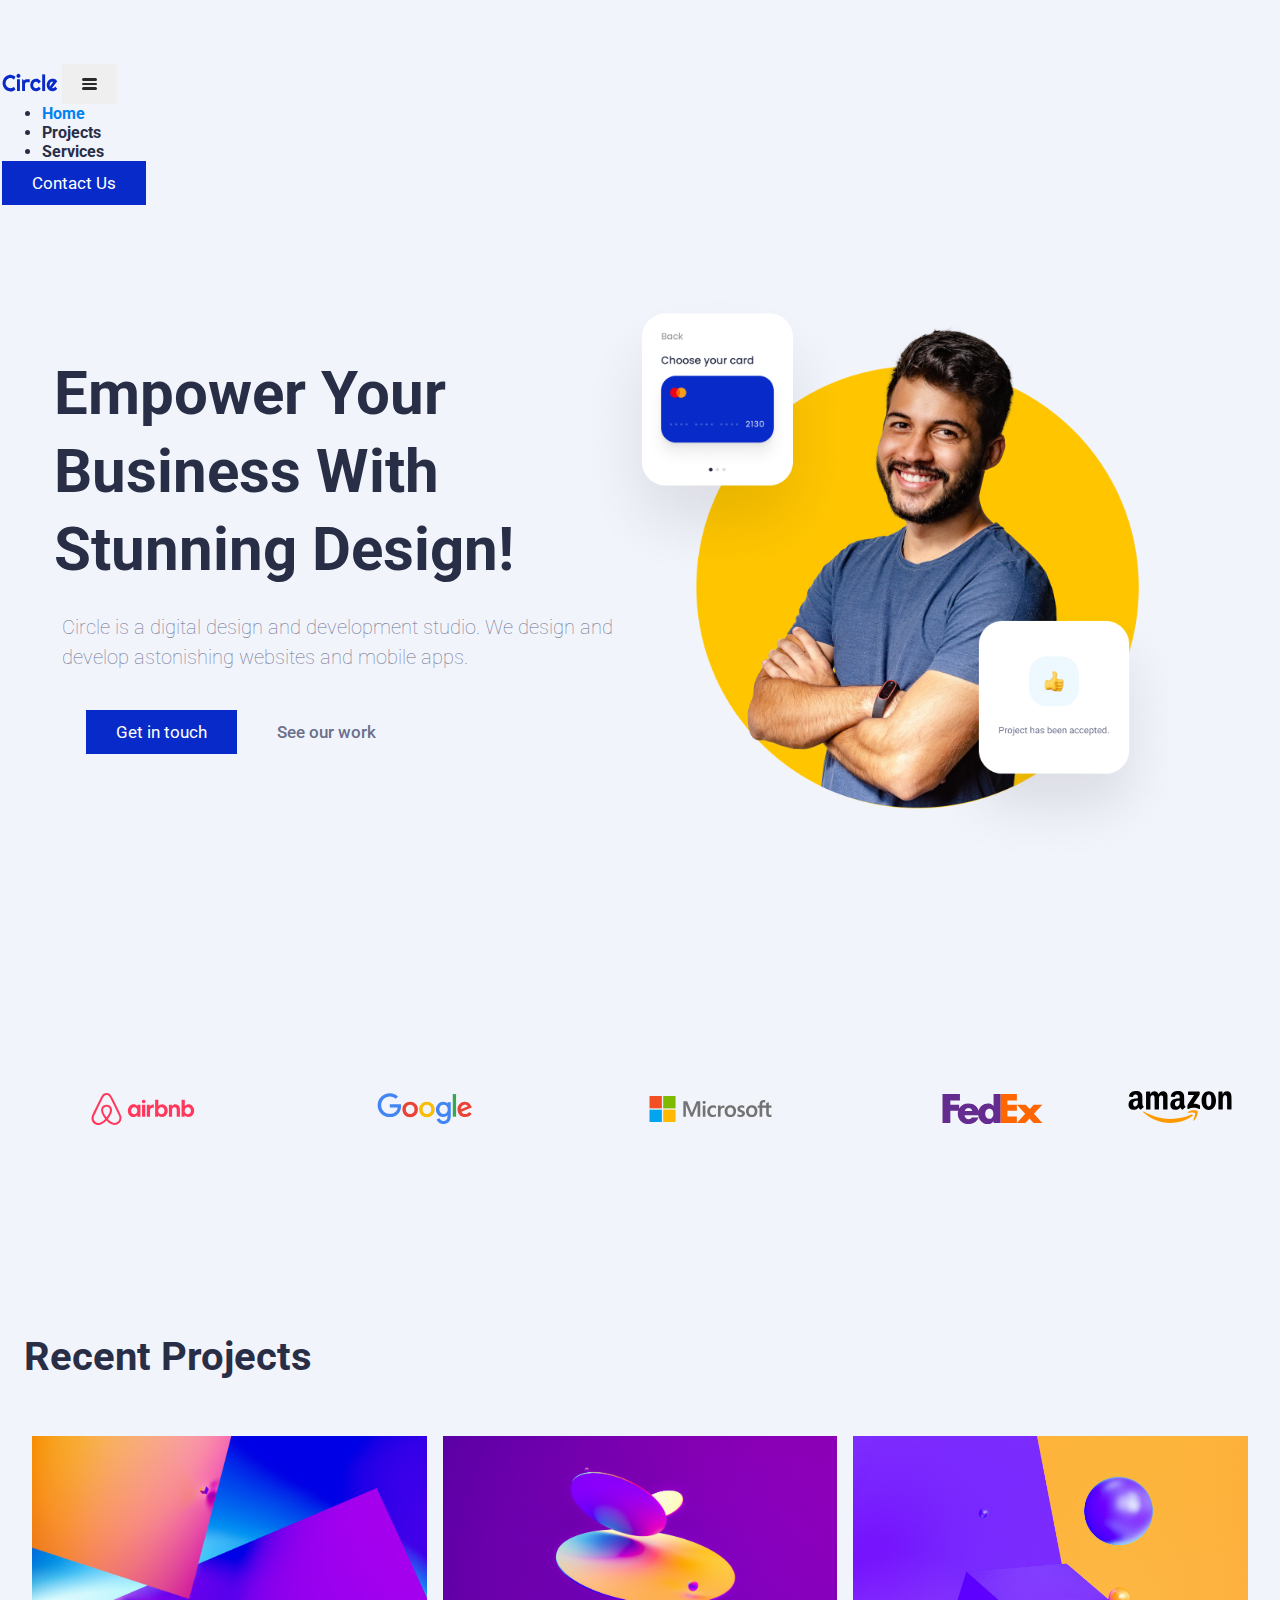
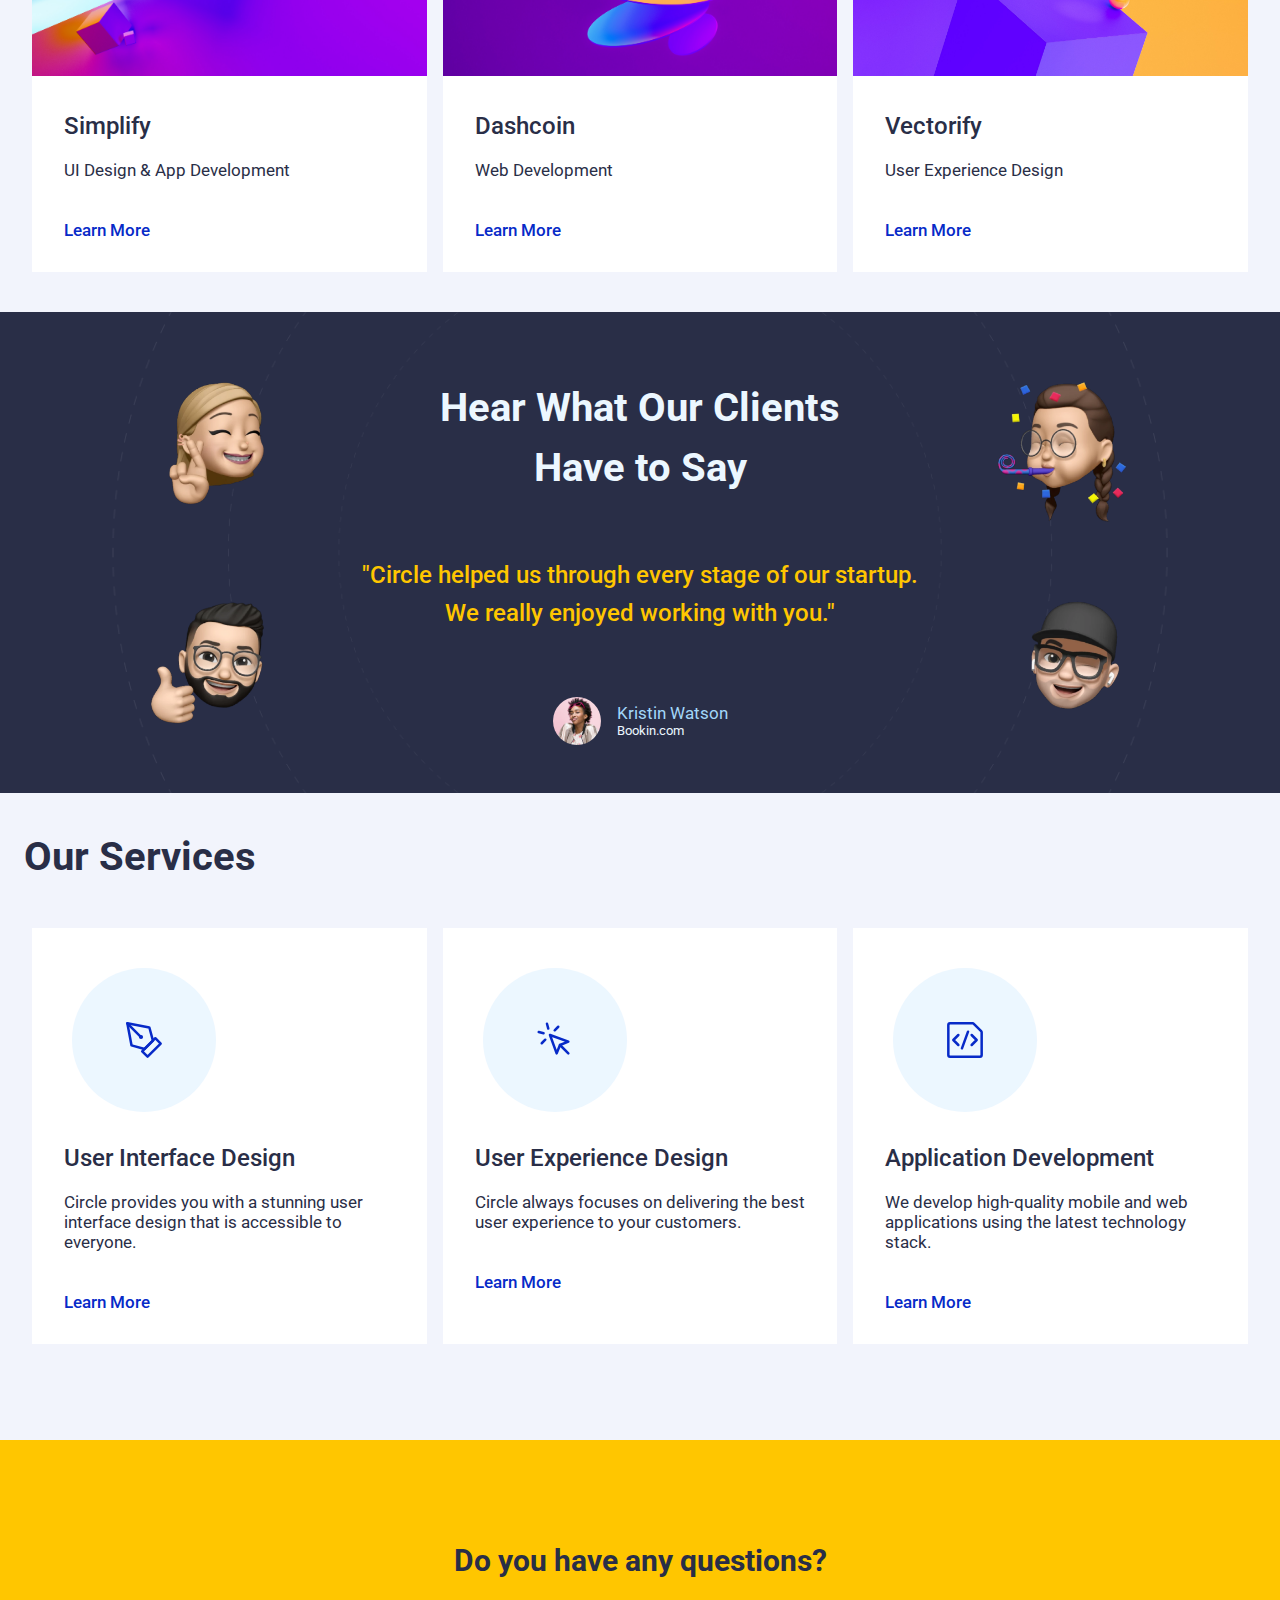
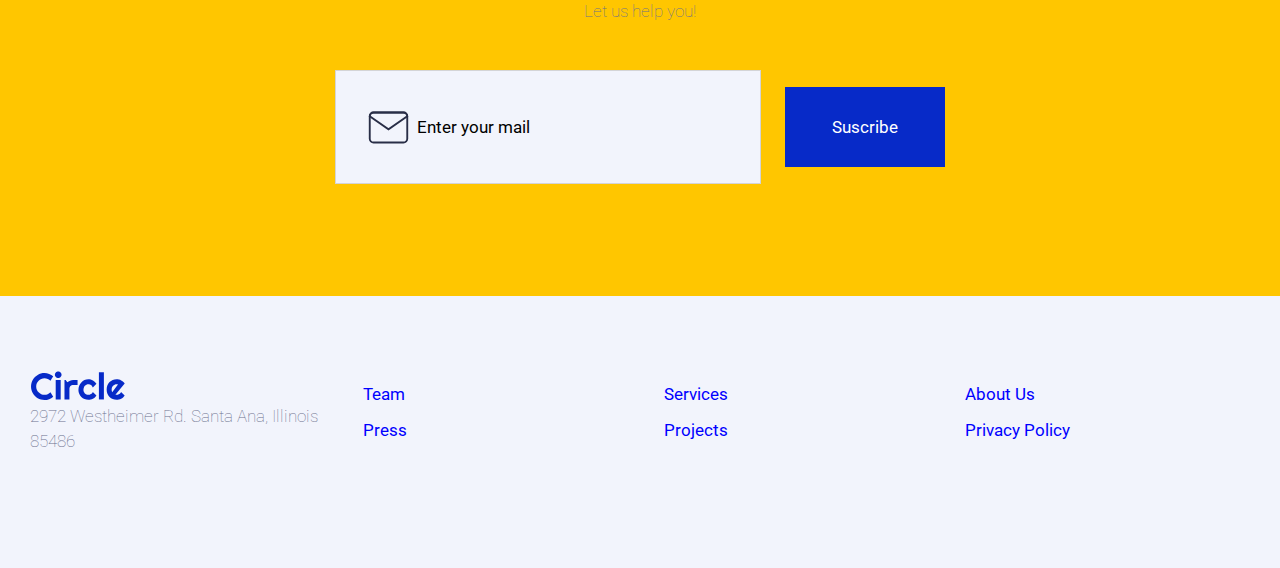
==== commit 839996eb: "CSS mobile Page Contact" ====
--- a/index.html
+++ b/index.html
@@ -60,7 +60,7 @@
         >
           <ul class="navbar-nav py-4 py-lg-0">
             <li class="nav-item">
-              <a class="nav-link" href="/Page/index.html">Home</a>
+              <a class="nav-link" href="./index.html">Home</a>
             </li>
             <li class="nav-item">
               <a class="nav-link" href="#">Projects</a>
--- a/Style/styleMobileOrComun.css
+++ b/Style/styleMobileOrComun.css
@@ -21,7 +21,8 @@
   text-decoration: none;
 }
 
-/* ********************** Start nav ********************** */
+/* ********************** Start INDEX ********************** */
+/* nav */
 nav .container-fluid {
   padding: 2px 32px;
 }
@@ -285,7 +286,7 @@
   border: solid 1px #cccc;
   font-size: 17px;
 }
-::placeholder {
+.contact-us ::placeholder {
   color: black;
 }
 .contact-us form > button {
@@ -312,12 +313,12 @@
 }
 
 footer h4 {
-  margin: 1.5rem 14rem;
+  margin: 1.5rem 5rem;
   text-align: center;
 }
 
 footer nav {
-  width: 50vw;
+  width: 70vw;
   display: grid;
   grid-auto-columns: 1fr;
   grid-column-gap: 16px;
@@ -329,3 +330,47 @@
   color: blue;
   font-size: 17px;
 }
+
+/* ********************** Start CONTACT ********************** */
+main {
+  display: flex;
+  flex-direction: column;
+  margin-bottom: 10px;
+  font-size: 20px;
+  font-weight: 400;
+}
+main h1 {
+  margin-left: 30px;
+}
+main form {
+  display: flex;
+  flex-direction: column;
+  align-items: start;
+  width: -webkit-fill-available;
+  margin: 0 2rem;
+}
+
+form * {
+  width: -webkit-fill-available;
+  color: #6b708d;
+  font-size: 20px;
+  font-weight: 400;
+}
+form ::placeholder {
+  font-size: 17px;
+}
+form input,
+form textarea {
+  margin-bottom: 1rem;
+  padding: 1rem;
+  background-color: rgba(107, 112, 141, 0.1);
+  border: none;
+}
+form textarea {
+  height: 10rem;
+}
+[type="submit"]:not(:disabled) {
+  padding: 1.5rem;
+  background-color: #072ac8;
+  color: white;
+}
--- a/Style/styleTablet.css
+++ b/Style/styleTablet.css
@@ -97,6 +97,7 @@
 footer {
   flex-direction: row;
   height: 7rem;
+  justify-content: space-around;
 }
 footer > div:nth-child(1) {
   display: flex;
--- a/Style/stylePC.css
+++ b/Style/stylePC.css
@@ -41,6 +41,45 @@
 }
 
 /* pruebas */
+.hero {
+  display: flex;
+}
+
+.hero article:nth-child(1) {
+  display: flex;
+  align-content: center;
+  justify-content: center;
+  flex-direction: column;
+  text-align: start;
+  margin: 1.5rem;
+}
+
+.hero h4 {
+  font-size: 20px;
+}
+
+.hero article:nth-child(2) > img:nth-child(1) {
+  left: -23%;
+  top: -0.1%;
+}
+.hero article:nth-child(2) > img:nth-child(2) {
+  display: flex;
+  align-content: center;
+  justify-content: center;
+}
+
 .hero article:nth-child(2) > img:nth-child(3) {
-  right: 2%;
+  left: 40%;
+  bottom: -10%;
 }
+/* Clientes */
+.clientes {
+  flex-direction: row;
+  margin-right: 3rem;
+  align-items: center;
+}
+
+/* projects */
+.projects > div {
+  grid-template-columns: 1fr 1fr 1fr;
+}
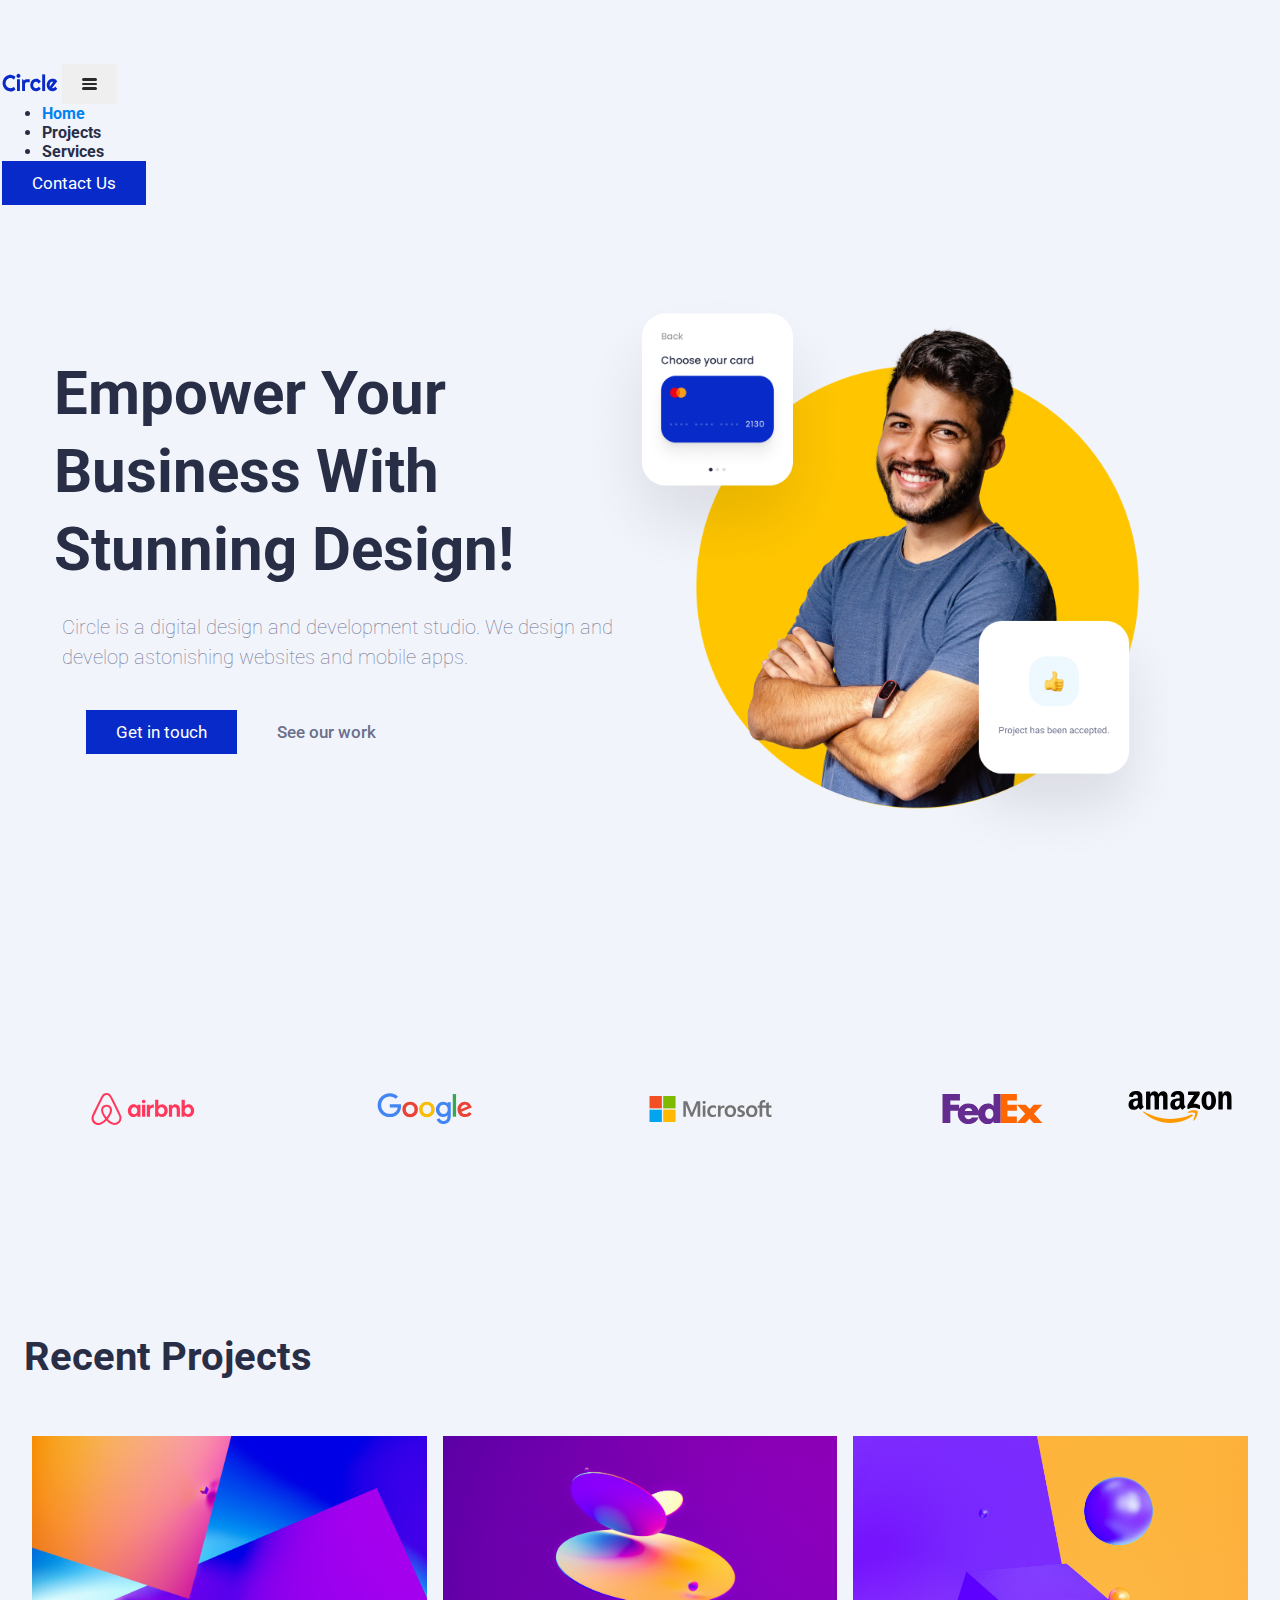
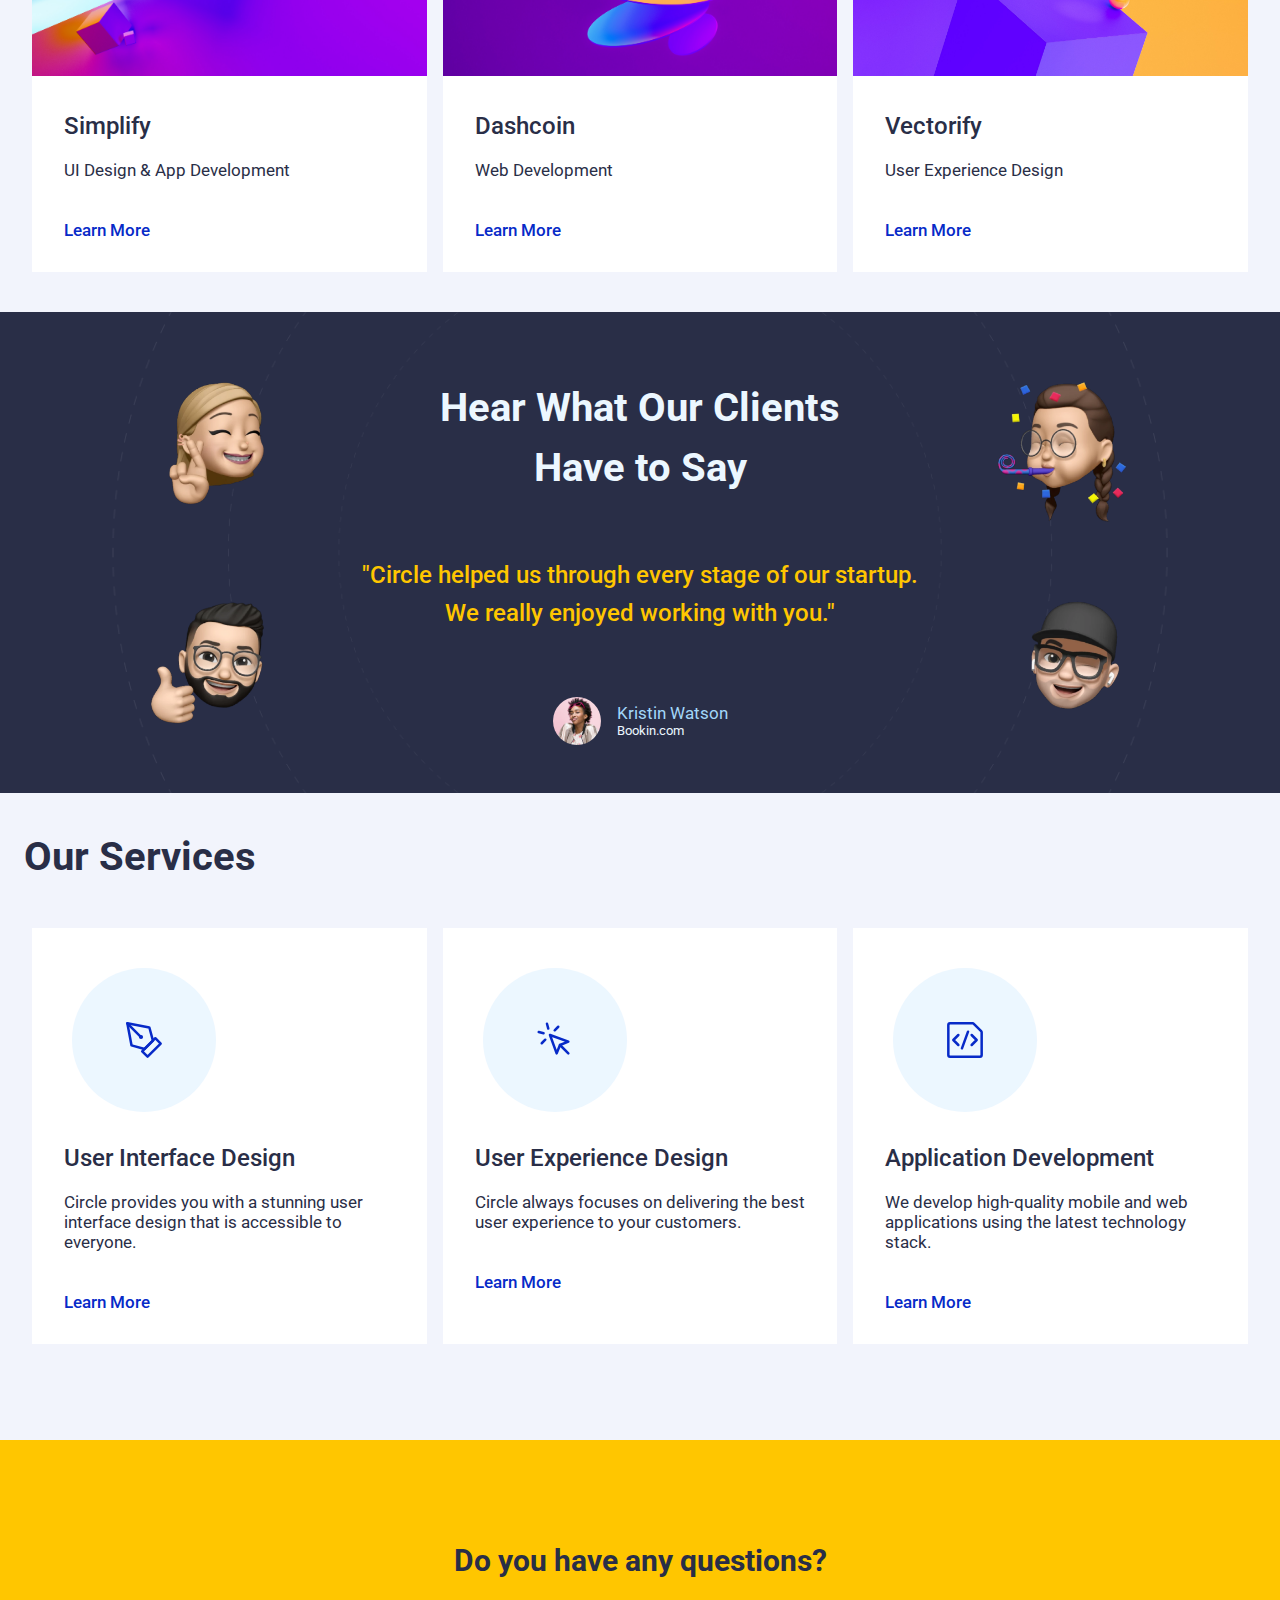
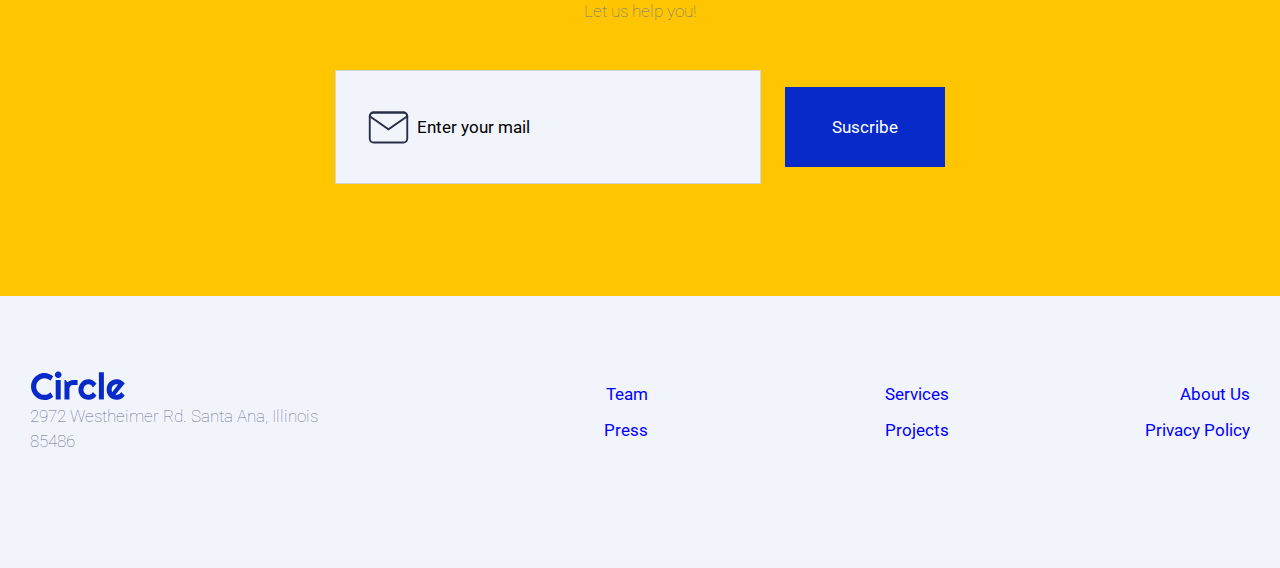
==== commit 32962822: "vincular index.html con project" ====
--- a/index.html
+++ b/index.html
@@ -129,7 +129,10 @@
           <div>
             <h3>Simplify</h3>
             <h5>UI Design & App Development</h5>
-            <a href="http://" target="_blank" rel="noopener noreferrer"
+            <a
+              href="./Page/project.html"
+              target="_blank"
+              rel="noopener noreferrer"
               >Learn More</a
             >
           </div>
@@ -139,7 +142,10 @@
           <div>
             <h3>Dashcoin</h3>
             <h5>Web Development</h5>
-            <a href="http://" target="_blank" rel="noopener noreferrer"
+            <a
+              href="./Page/project.html"
+              target="_blank"
+              rel="noopener noreferrer"
               >Learn More</a
             >
           </div>
@@ -149,7 +155,10 @@
           <div>
             <h3>Vectorify</h3>
             <h5>User Experience Design</h5>
-            <a href="http://" target="_blank" rel="noopener noreferrer"
+            <a
+              href="./Page/project.html"
+              target="_blank"
+              rel="noopener noreferrer"
               >Learn More</a
             >
           </div>
--- a/Style/styleTablet.css
+++ b/Style/styleTablet.css
@@ -4,7 +4,7 @@
   display: inline-block;
 }
 
-/* ********************** Start hero  ********************** */
+/* ********************** Start index  ********************** */
 h1 {
   font-size: 60px;
 }
@@ -98,6 +98,7 @@
   flex-direction: row;
   height: 7rem;
   justify-content: space-around;
+  text-align: end;
 }
 footer > div:nth-child(1) {
   display: flex;
@@ -109,3 +110,13 @@
   margin: 0;
   text-align: start;
 }
+
+/* ********************** Start Page Contact us ********************** */
+form > div {
+  display: flex;
+  flex-direction: row;
+  width: inherit;
+}
+form > div > div:nth-child(2) {
+  margin-left: 1rem;
+}
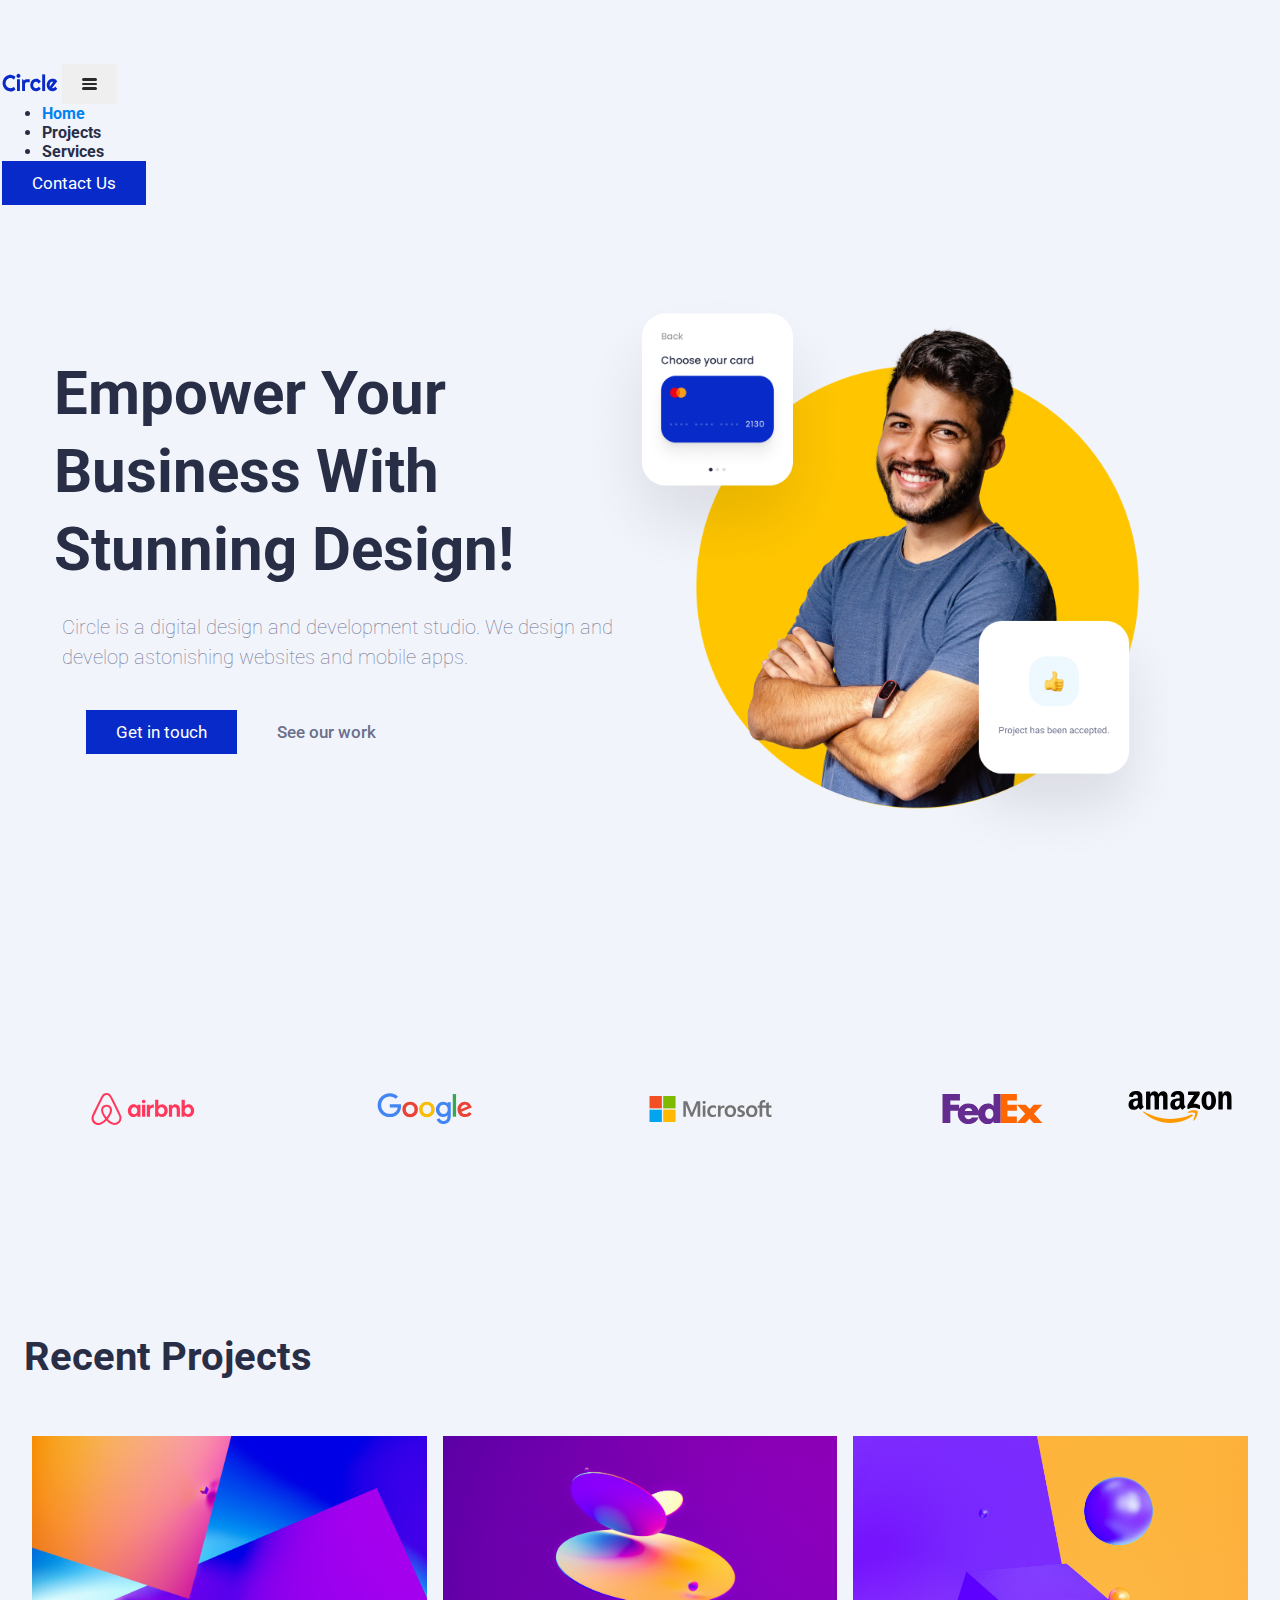
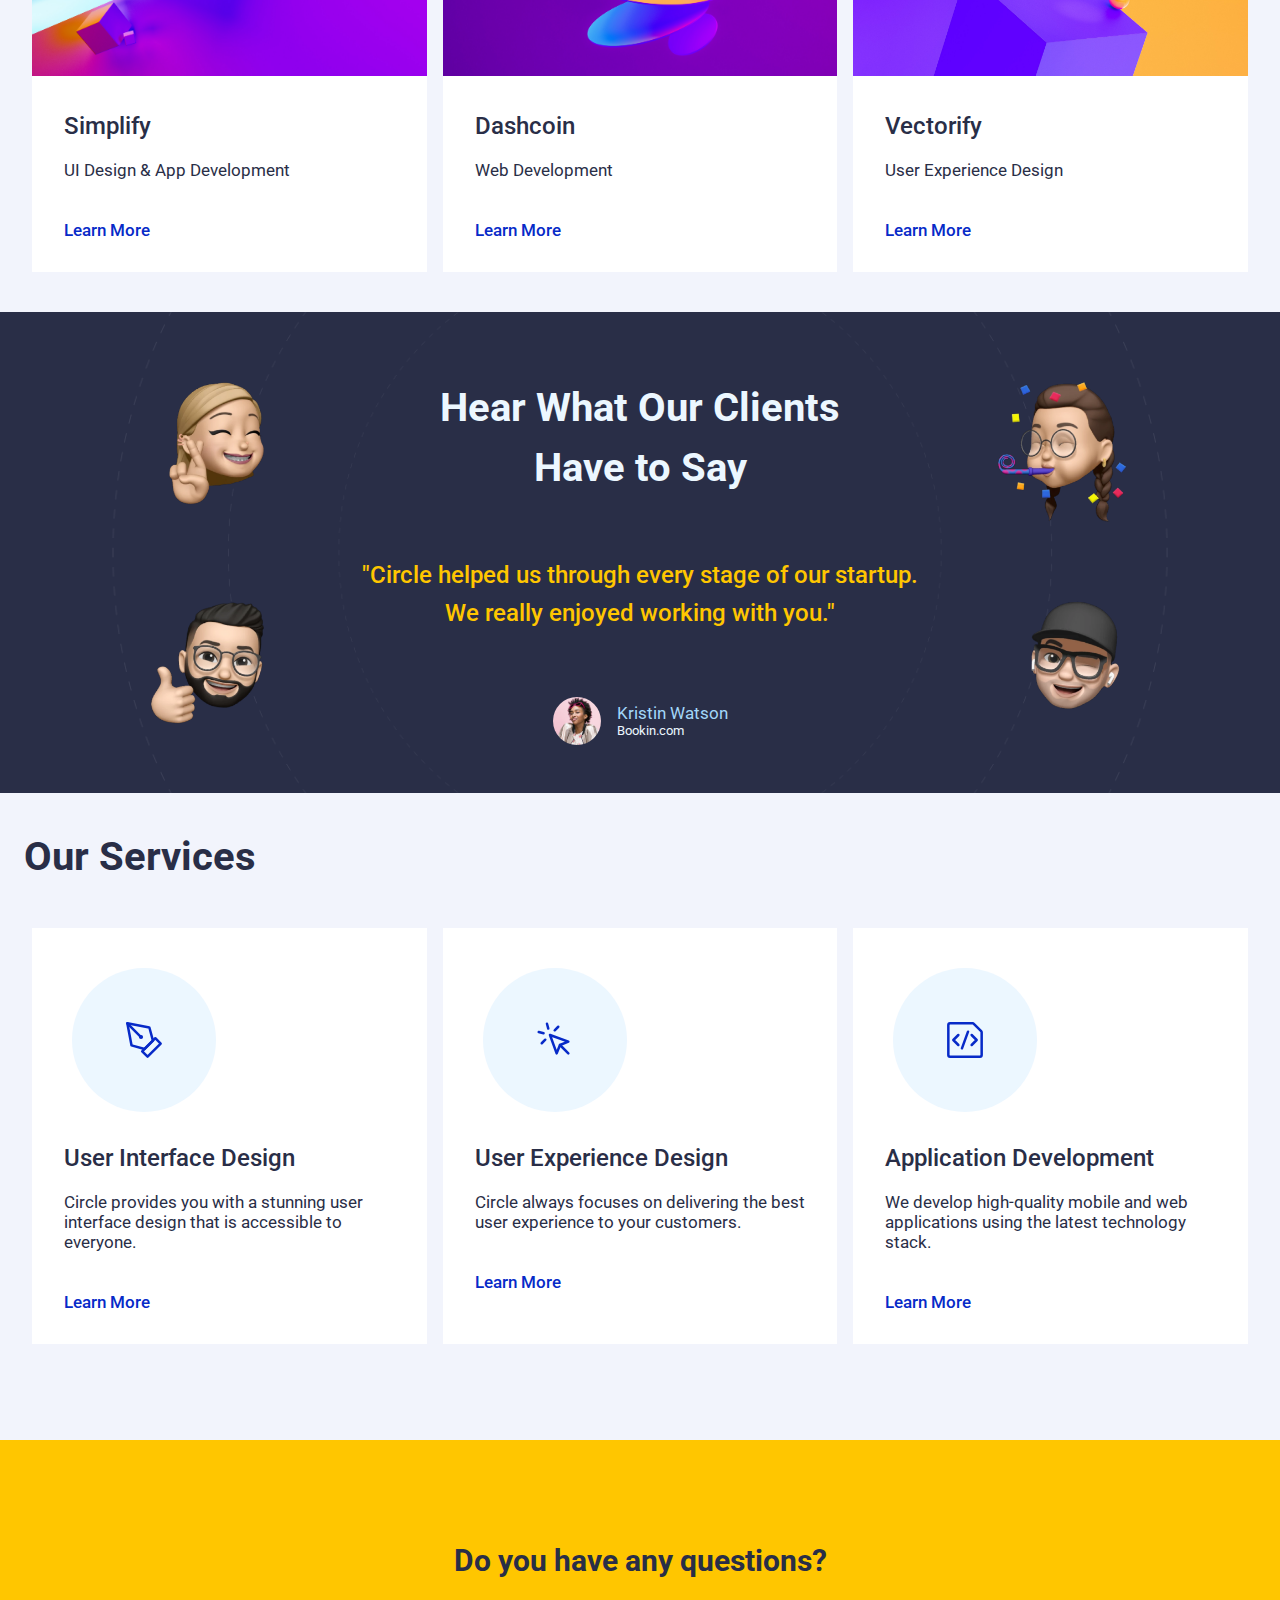
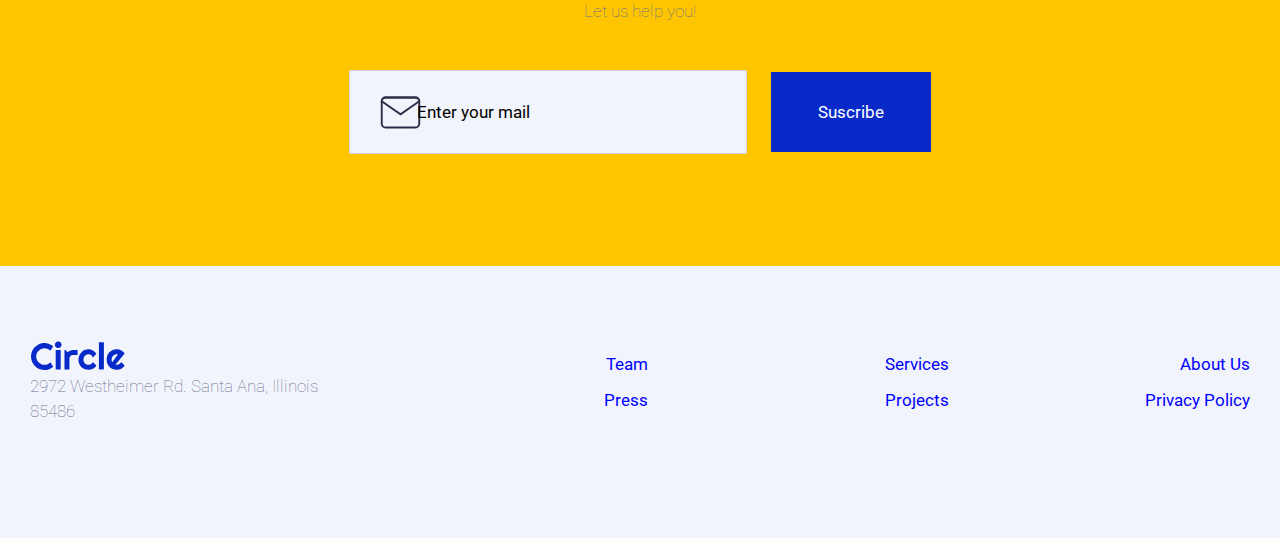
==== commit b4d3bcd0: "console.log + alert CTA && first test post fetch" ====
--- a/index.html
+++ b/index.html
@@ -242,8 +242,8 @@
     <section class="contact-us">
       <h2>Do you have any questions?</h2>
       <h4>Let us help you!</h4>
-      <form action="submit" method="post">
-        <input type="email" placeholder="Enter your mail" />
+      <form id="CTAForm" action="submit" method="post">
+        <input type="email" id="mail" placeholder="Enter your mail" />
         <button type="submit">Suscribe</button>
       </form>
     </section>
--- a/Style/styleMobileOrComun.css
+++ b/Style/styleMobileOrComun.css
@@ -332,45 +332,96 @@
 }
 
 /* ********************** Start CONTACT ********************** */
-main {
+.mainContactUs {
   display: flex;
   flex-direction: column;
   margin-bottom: 10px;
   font-size: 20px;
   font-weight: 400;
 }
-main h1 {
+.mainContactUs h1 {
   margin-left: 30px;
 }
-main form {
+.mainContactUs form {
   display: flex;
   flex-direction: column;
   align-items: start;
-  width: -webkit-fill-available;
+  width: -moz-available; /* WebKit-based browsers will ignore this. */
+  width: -webkit-fill-available; /* Mozilla-based browsers will ignore this. */
   margin: 0 2rem;
 }
 
-form * {
-  width: -webkit-fill-available;
+.mainContactUs form * {
+  width: -moz-available; /* WebKit-based browsers will ignore this. */
+  width: -webkit-fill-available; /* Mozilla-based browsers will ignore this. */
   color: #6b708d;
   font-size: 20px;
   font-weight: 400;
 }
-form ::placeholder {
-  font-size: 17px;
-}
-form input,
-form textarea {
+.mainContactUs form ::placeholder {
+  font-size: 17px;
+}
+.mainContactUs form input,
+.mainContactUs form textarea {
   margin-bottom: 1rem;
   padding: 1rem;
   background-color: rgba(107, 112, 141, 0.1);
   border: none;
 }
-form textarea {
+.mainContactUs form textarea {
   height: 10rem;
 }
-[type="submit"]:not(:disabled) {
+.mainContactUs [type="submit"]:not(:disabled) {
   padding: 1.5rem;
   background-color: #072ac8;
   color: white;
 }
+
+/* ********************** Start PROYECT (selected)********************** */
+
+.dinamicProyect {
+  padding: 2rem;
+}
+.dinamicProyect div {
+  display: flex;
+  flex-direction: row;
+  justify-content: space-between;
+}
+.dinamicProyect h2 {
+  text-align: left;
+  font-weight: 700;
+  font-size: 40px;
+  margin-bottom: 1.5rem;
+}
+.dinamicProyect h3 {
+  color: #6b708d;
+}
+.dinamicProyect span {
+  color: #6b708d;
+}
+
+.dinamicProyect img {
+  width: 90vw;
+  object-fit: cover;
+  max-height: 19rem;
+}
+
+.dinamicProyect .efecto {
+  position: absolute;
+  right: -32px;
+  top: -50px;
+  z-index: -1;
+  opacity: 0.4;
+  filter: saturate(100%) blur(32px);
+  width: 100vw;
+  max-height: 65vh;
+}
+
+.dinamicProyect p {
+  font-size: 20px;
+  line-height: 30px;
+}
+.contenedorImagenes {
+  margin: 2rem 0;
+  position: relative;
+}
--- a/Style/styleTablet.css
+++ b/Style/styleTablet.css
@@ -112,11 +112,11 @@
 }
 
 /* ********************** Start Page Contact us ********************** */
-form > div {
+.mainContactUs form > div {
   display: flex;
   flex-direction: row;
   width: inherit;
 }
-form > div > div:nth-child(2) {
+.mainContactUs form > div > div:nth-child(2) {
   margin-left: 1rem;
 }
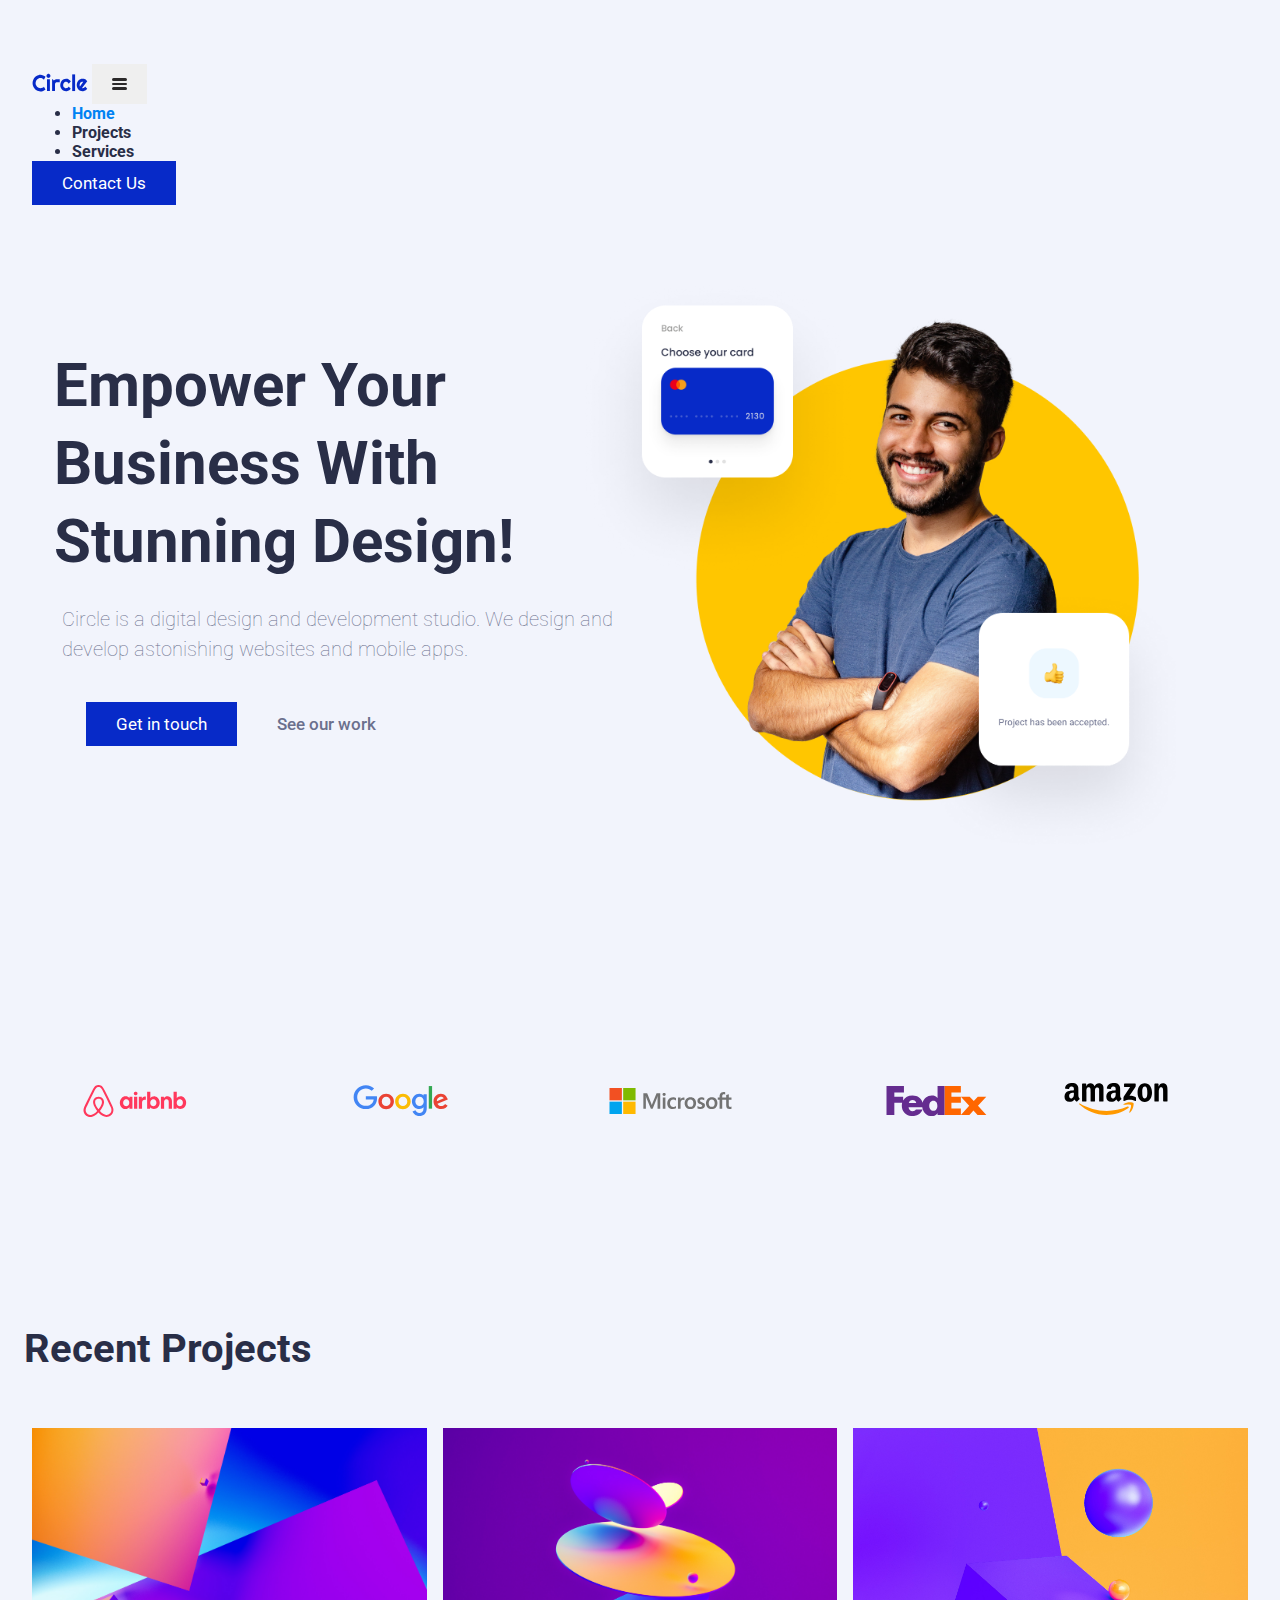
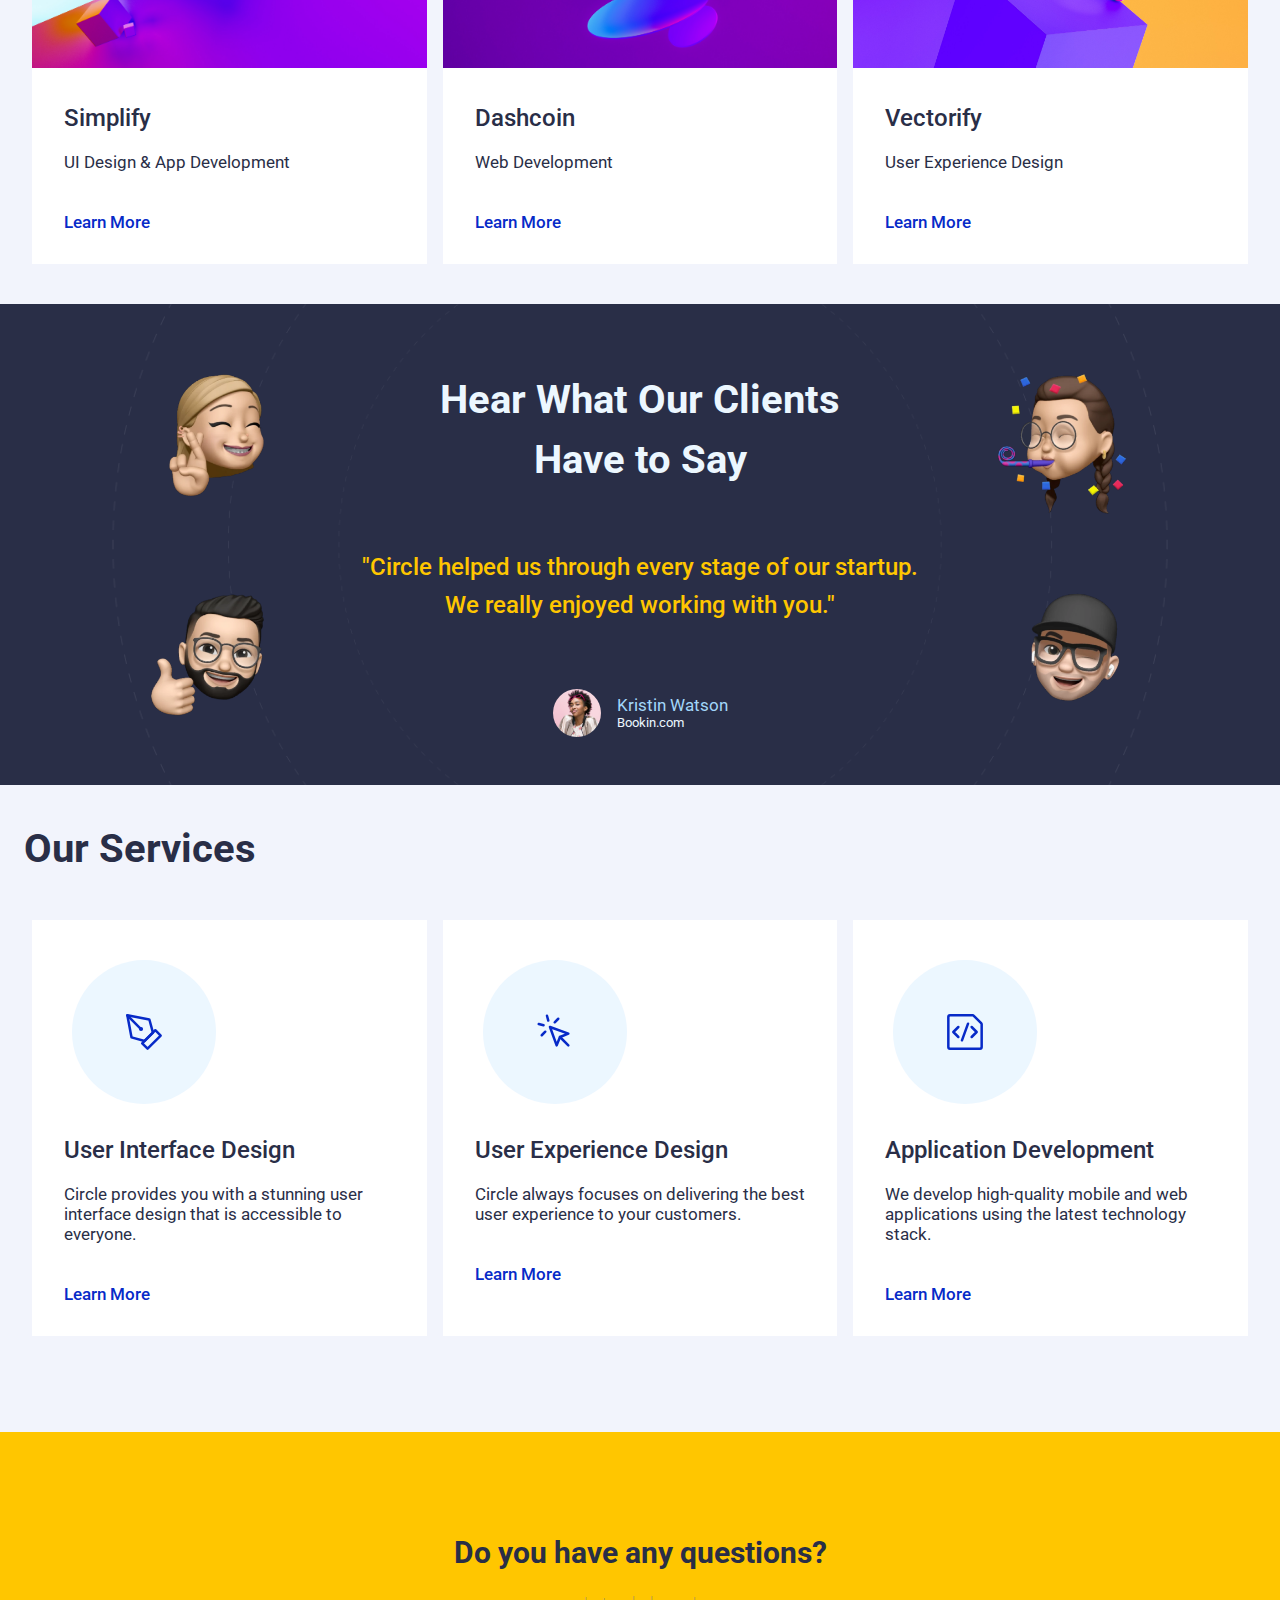
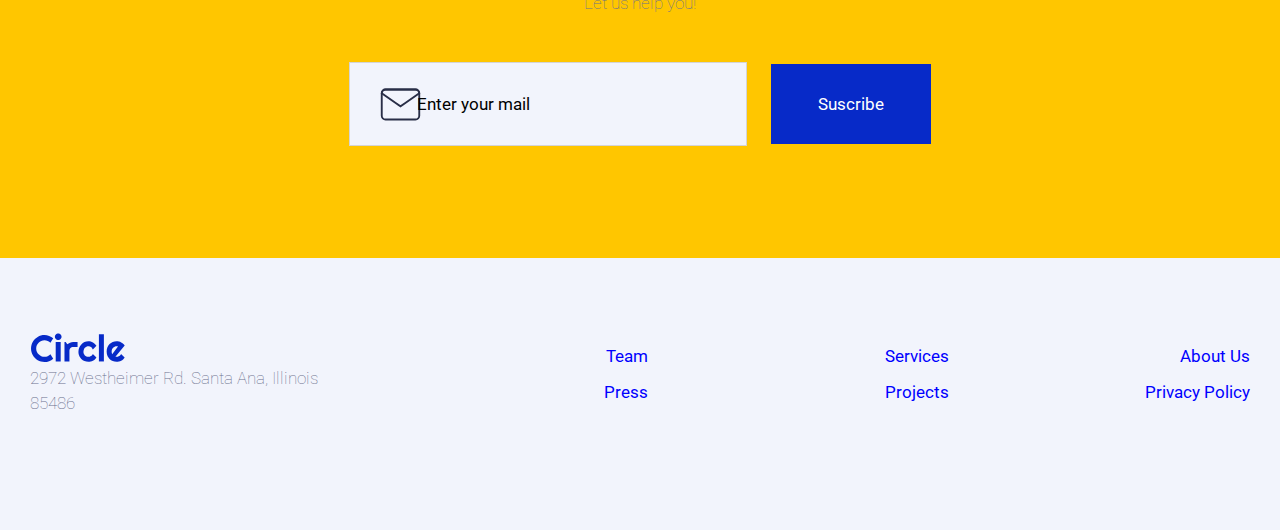
==== commit c40e81e7: "learn more - cargar en la misma pagina, no abrir ventana nueva" ====
--- a/index.html
+++ b/index.html
@@ -120,7 +120,6 @@
         <img src="../Style/img/logos/amazon-logo.svg" alt="logo Amazon" />
       </article>
     </section>
-    <!-- PENDIENTE JS PARA "EMPUJAR" LOS PROYECTOS A MOSTAR -->
     <section class="projects">
       <h2>Recent Projects</h2>
       <div>
@@ -129,10 +128,7 @@
           <div>
             <h3>Simplify</h3>
             <h5>UI Design & App Development</h5>
-            <a
-              href="./Page/project.html"
-              target="_blank"
-              rel="noopener noreferrer"
+            <a href="./Page/project.html" rel="noopener noreferrer"
               >Learn More</a
             >
           </div>
@@ -142,10 +138,7 @@
           <div>
             <h3>Dashcoin</h3>
             <h5>Web Development</h5>
-            <a
-              href="./Page/project.html"
-              target="_blank"
-              rel="noopener noreferrer"
+            <a href="./Page/project.html" rel="noopener noreferrer"
               >Learn More</a
             >
           </div>
@@ -155,10 +148,7 @@
           <div>
             <h3>Vectorify</h3>
             <h5>User Experience Design</h5>
-            <a
-              href="./Page/project.html"
-              target="_blank"
-              rel="noopener noreferrer"
+            <a href="./Page/project.html" rel="noopener noreferrer"
               >Learn More</a
             >
           </div>
--- a/Style/styleMobileOrComun.css
+++ b/Style/styleMobileOrComun.css
@@ -406,7 +406,17 @@
   max-height: 19rem;
 }
 
-.dinamicProyect .efecto {
+#bodyProyect {
+  margin-top:7rem;
+}
+
+.dinamicProyect p {
+  font-size: 20px;
+  line-height: 30px;
+  margin-top: 2rem;
+}
+
+/* .dinamicProyect .efecto {
   position: absolute;
   right: -32px;
   top: -50px;
@@ -417,11 +427,11 @@
   max-height: 65vh;
 }
 
-.dinamicProyect p {
-  font-size: 20px;
-  line-height: 30px;
-}
-.contenedorImagenes {
-  margin: 2rem 0;
-  position: relative;
-}
+hijo {
+  padding: 2rem;
+  /* position: relative; */
+  background-image: url(./img/projects-section/1.jpg);
+  background-size: cover;
+  opacity: 0.4;
+  filter: saturate(100%) blur(32px);
+}  */
--- a/Style/stylePC.css
+++ b/Style/stylePC.css
@@ -8,7 +8,8 @@
 
 /* Start navBar */
 nav .container-fluid {
-  padding: 4rem 0 4.5rem 0.1rem;
+  padding-top: 4rem;
+  padding-bottom: 4rem;
 }
 
 li:nth-child(1) a:nth-child(1) {
@@ -75,7 +76,7 @@
 /* Clientes */
 .clientes {
   flex-direction: row;
-  margin-right: 3rem;
+  margin-right: 7rem;
   align-items: center;
 }
 
